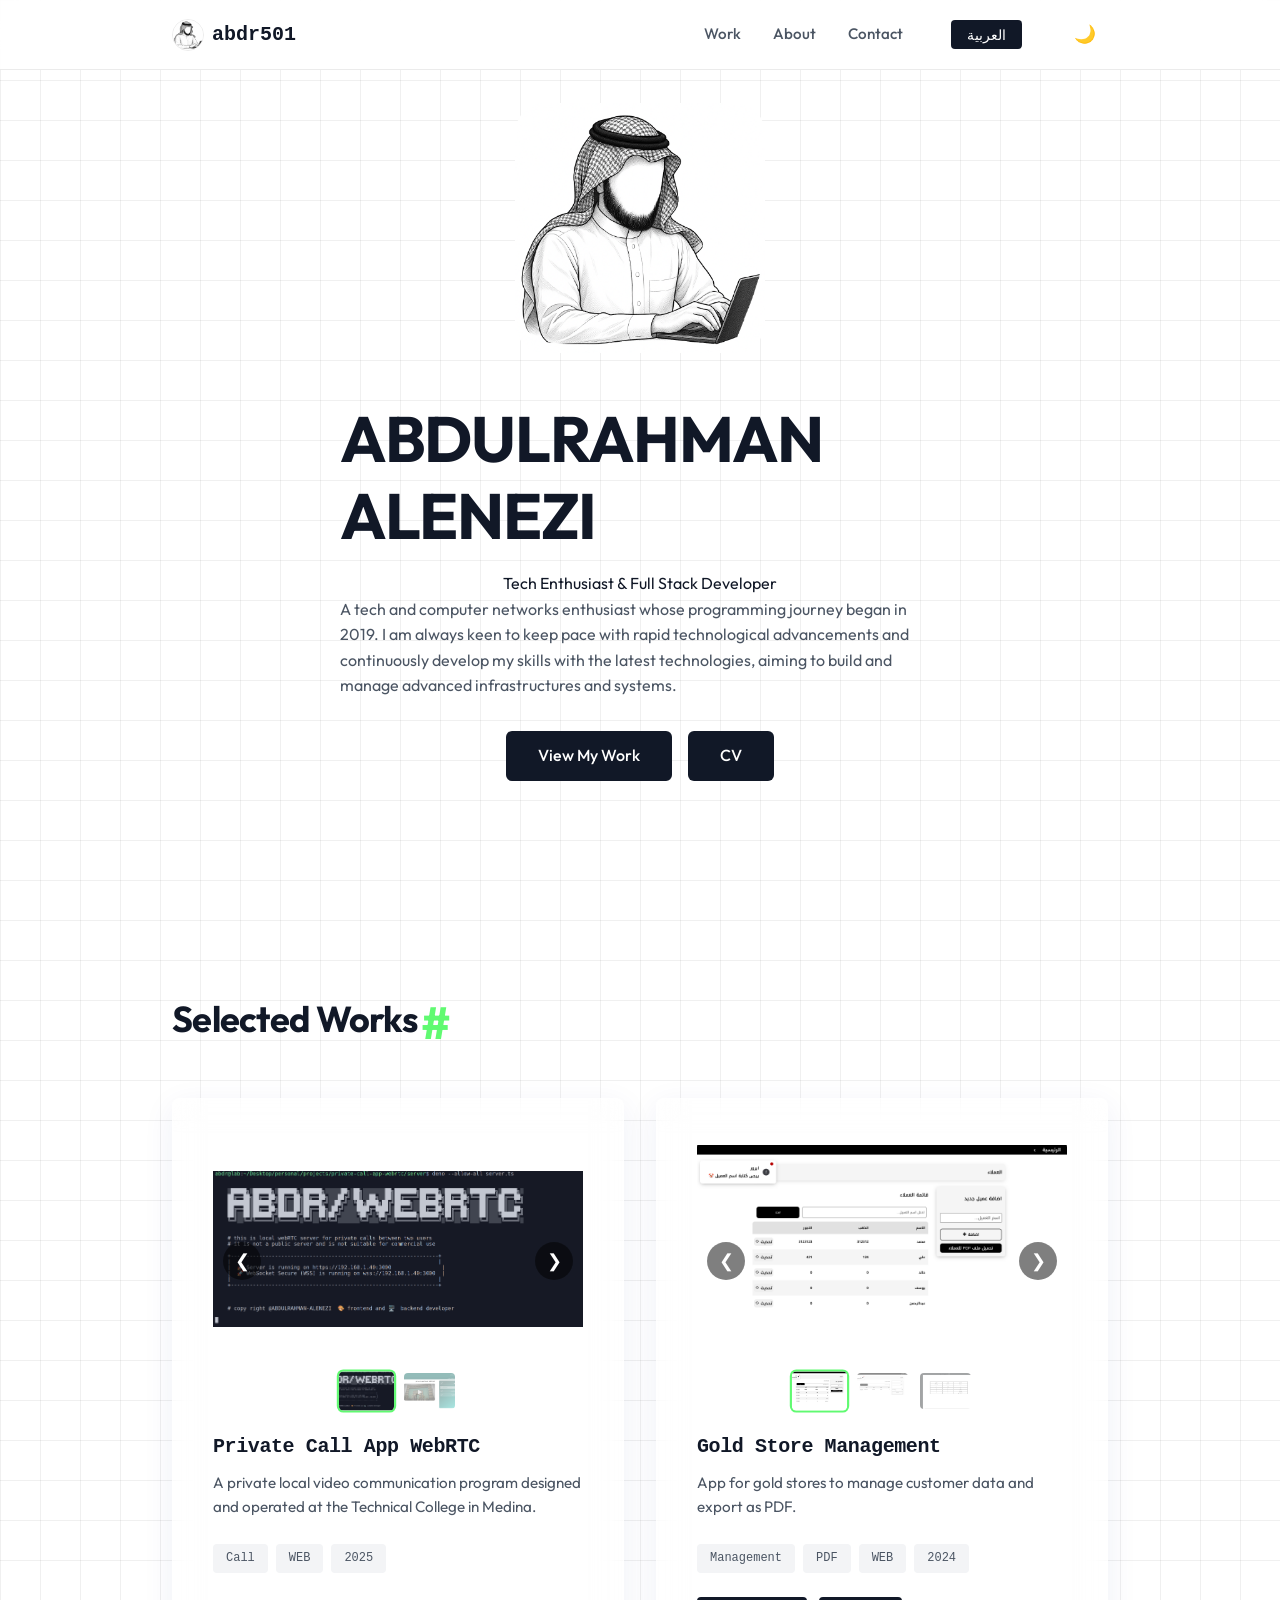
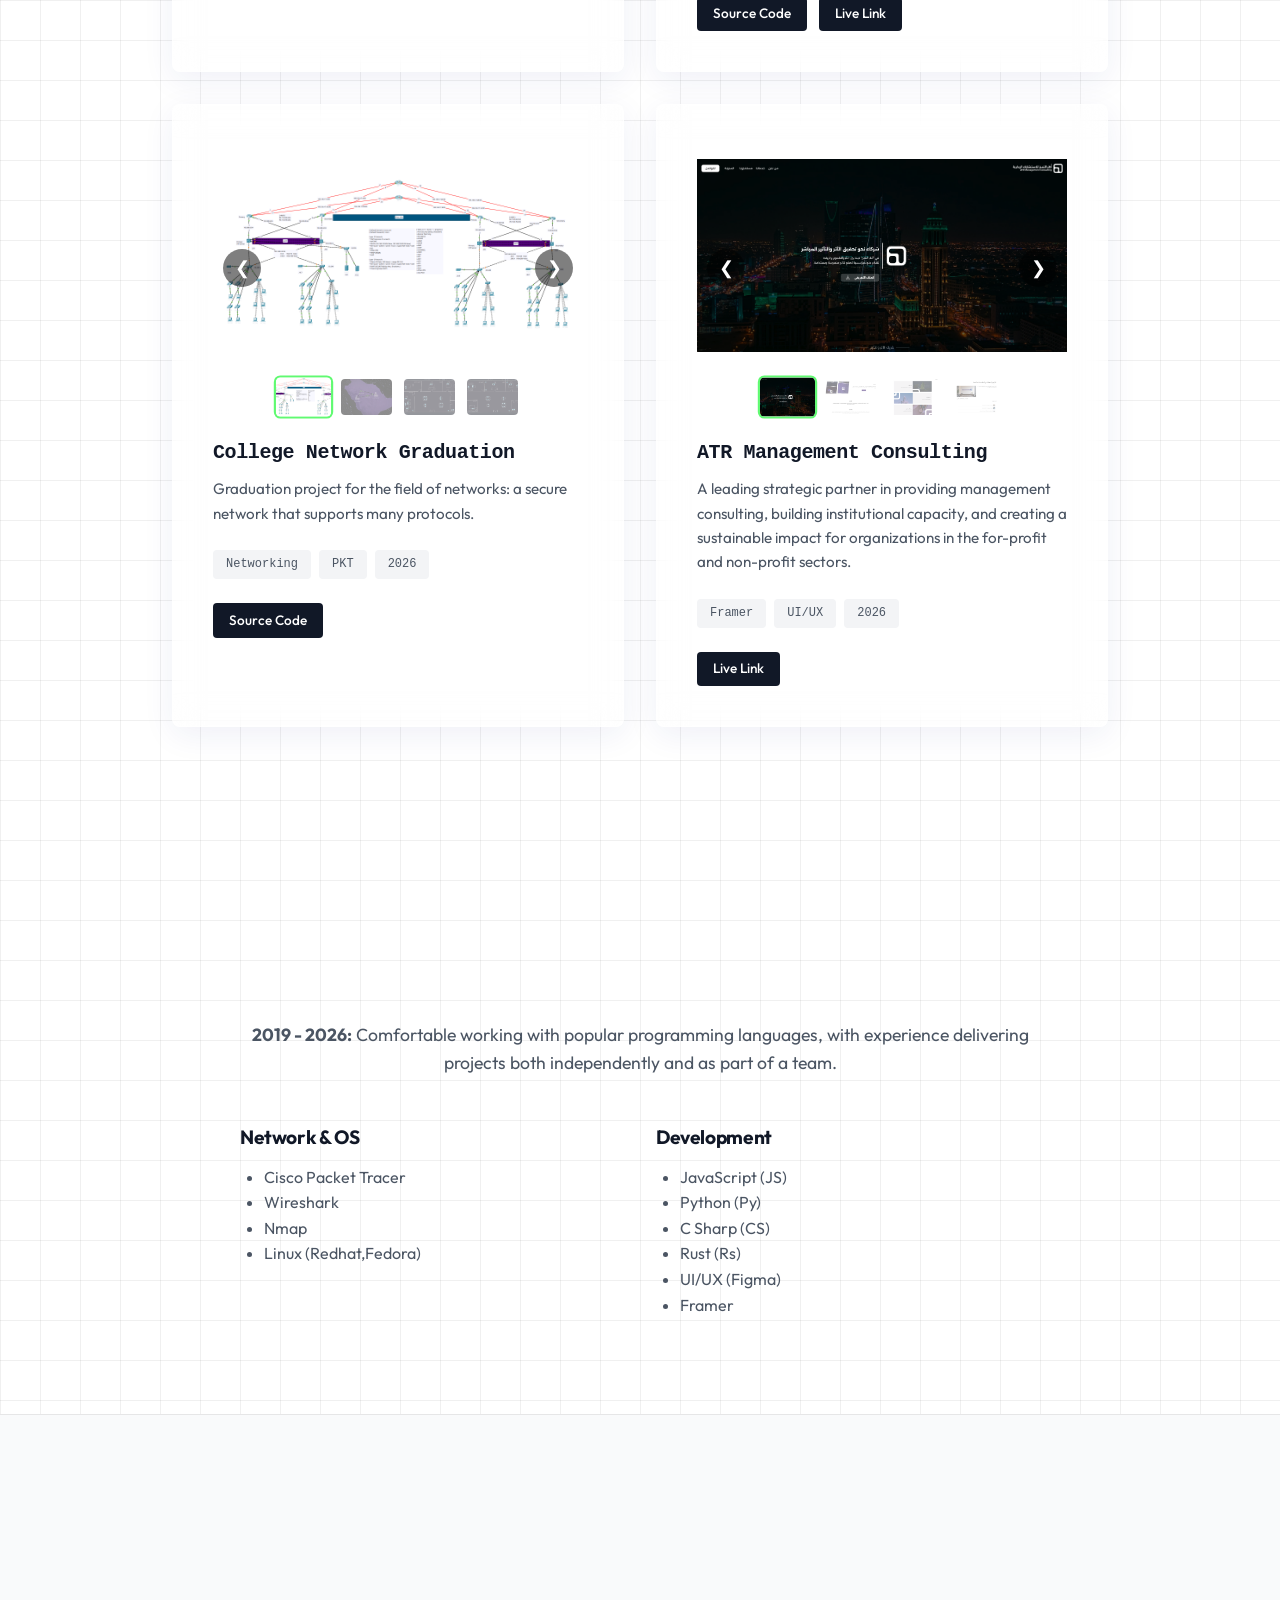
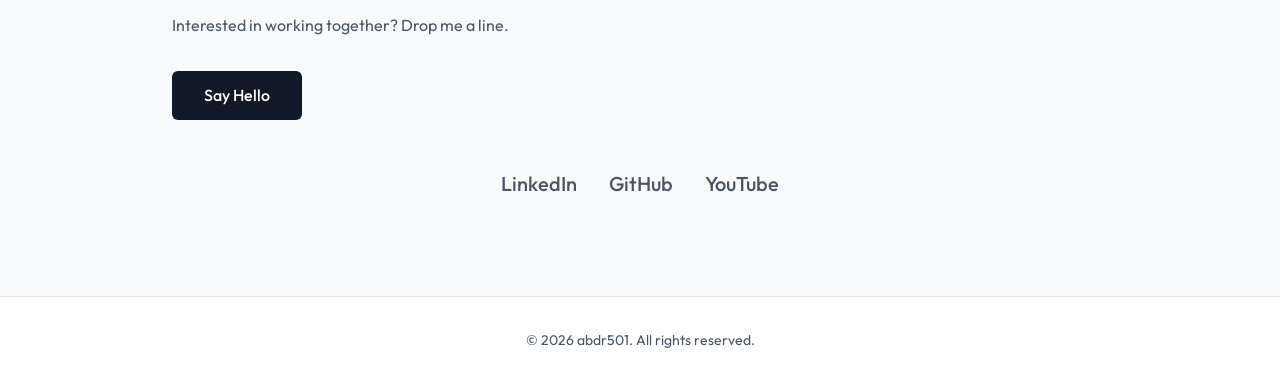
==== index.html @ ea2f1f1d "add cv file & btn and c# skill" ====
<!doctype html>
<html lang="en">
    <head>
        <meta charset="UTF-8" />
        <meta name="viewport" content="width=device-width, initial-scale=1.0" />
        <meta
            name="description"
            content="Portfolio of ABDULRAHMAN ALENEZI - Full Stack Developer and Creative Coder."
        />
        <title>ABDULRAHMAN ALENEZI | Full Stack Developer</title>
        <link rel="preconnect" href="https://fonts.googleapis.com" />
        <link rel="preconnect" href="https://fonts.gstatic.com" crossorigin />
        <link
            href="https://fonts.googleapis.com/css2?family=Outfit:wght@300;400;600;700&display=swap"
            rel="stylesheet"
        />
        <link rel="stylesheet" href="styles/style.css" />
        <script defer src="scripts/script.js"></script>
    </head>

    <body>
        <header>
            <div class="container">
                <nav>
                    <a href="#" class="logo">
                        <img
                            src="images/me.png"
                            alt="ABDULRAHMAN ALENEZI Logo"
                        />
                        abdr501
                    </a>
                    <button
                        id="menu-toggle"
                        class="menu-toggle"
                        aria-label="Toggle Menu"
                    >
                        <span></span>
                        <span></span>
                        <span></span>
                    </button>
                    <div class="nav-links">
                        <a href="#projects" data-i18n="nav.work">Work</a>
                        <a href="#about" data-i18n="nav.about">About</a>
                        <a href="#contact" data-i18n="nav.contact">Contact</a>
                        <button
                            id="lang-toggle"
                            class="btn btn-sm"
                            style="margin-left: 1rem"
                        >
                            العربية
                        </button>
                        <button
                            id="theme-toggle"
                            class="btn"
                            style="
                                padding: 0.5rem 0.75rem;
                                font-size: 1.1rem;
                                margin-left: 0.5rem;
                                background: transparent;
                                color: var(--text-primary);
                                box-shadow: none;
                            "
                        >
                            🌙
                        </button>
                    </div>
                </nav>
            </div>
        </header>

        <main>
            <section class="hero">
                <img
                    src="images/me.png"
                    alt="Abdulrahman Alenezi"
                    class="hero-image"
                />
                <div class="hero-content">
                    <h1 data-i18n="hero.title">ABDULRAHMAN ALENEZI</h1>
                    <p class="hero-subtitle" data-i18n="hero.subtitle">
                        Tech Enthusiast & Full Stack Developer
                    </p>
                    <p
                        style="
                            max-width: 600px;
                            margin: 0 auto 2rem auto;
                            color: var(--text-secondary);
                        "
                        data-i18n="hero.bio"
                    ></p>
                    <div
                        style="
                            display: flex;
                            gap: 1rem;
                            justify-content: center;
                        "
                    >
                        <a href="#projects" class="btn" data-i18n="hero.cta">
                            View My Work
                        </a>
                        <a
                            href="pdf/cv.pdf"
                            class="btn"
                            data-i18n="hero.cv"
                            target="_blank"
                        >
                            CV
                        </a>
                    </div>
                </div>
            </section>

            <section id="projects" class="projects">
                <div class="container">
                    <h2 data-i18n="projects.title">Selected Works</h2>
                    <div class="projects-grid">
                        <!-- Projects rendered dynamically by script.js -->
                    </div>
                </div>
            </section>

            <section id="about" class="about">
                <div class="container">
                    <h2 data-i18n="about.title">About Me</h2>
                    <div
                        style="
                            max-width: 800px;
                            margin: 0 auto;
                            color: var(--text-secondary);
                        "
                    >
                        <div style="text-align: center; margin-bottom: 3rem">
                            <p
                                style="font-size: 1.1rem; margin-bottom: 2rem"
                                data-i18n="about.timeline"
                            >
                                <strong>2019 - 2026:</strong> Flexible with
                                popular programming languages, controlling
                                projects alone and with teams.
                            </p>
                        </div>

                        <div
                            style="
                                display: grid;
                                grid-template-columns: repeat(
                                    auto-fit,
                                    minmax(200px, 1fr)
                                );
                                gap: 2rem;
                                text-align: inherit;
                            "
                        >
                            <div>
                                <h3
                                    style="
                                        font-size: 1.2rem;
                                        margin-bottom: 1rem;
                                        color: var(--text-primary);
                                    "
                                    data-i18n="about.skills.network"
                                >
                                    Network & OS
                                </h3>
                                <ul
                                    style="
                                        list-style: disc;
                                        padding-left: 1.5rem;
                                    "
                                >
                                    <li>
                                        <a
                                            target="_blank"
                                            href="https://www.netacad.com/cisco-packet-tracer"
                                            >Cisco Packet Tracer</a
                                        >
                                    </li>
                                    <li>
                                        <a
                                            target="_blank"
                                            href="https://www.wireshark.org"
                                            >Wireshark</a
                                        >
                                    </li>
                                    <li>
                                        <a
                                            target="_blank"
                                            href="https://nmap.org"
                                            >Nmap</a
                                        >
                                    </li>
                                    <li>
                                        <a
                                            target="_blank"
                                            href="https://www.redhat.com"
                                            >Linux (Redhat,Fedora)</a
                                        >
                                    </li>
                                </ul>
                            </div>
                            <div>
                                <h3
                                    style="
                                        font-size: 1.2rem;
                                        margin-bottom: 1rem;
                                        color: var(--text-primary);
                                    "
                                    data-i18n="about.skills.dev"
                                >
                                    Development
                                </h3>
                                <ul
                                    style="
                                        list-style: disc;
                                        padding-left: 1.5rem;
                                    "
                                >
                                    <li>
                                        <a
                                            target="_blank"
                                            href="https://developer.mozilla.org/en-US/docs/Web/JavaScript"
                                            >JavaScript (JS)</a
                                        >
                                    </li>
                                    <li>
                                        <a
                                            target="_blank"
                                            href="https://www.python.org"
                                            >Python (Py)</a
                                        >
                                    </li>
                                    <li>
                                        <a
                                            target="_blank"
                                            href="https://learn.microsoft.com/en-us/dotnet/csharp/"
                                            >C Sharp (CS)</a
                                        >
                                    </li>
                                    <li>
                                        <a
                                            target="_blank"
                                            href="https://rust-lang.org"
                                            >Rust (Rs)</a
                                        >
                                    </li>
                                    <li>
                                        <a
                                            target="_blank"
                                            href="https://www.figma.com"
                                            >UI/UX (Figma)</a
                                        >
                                    </li>
                                    <li>
                                        <a
                                            target="_blank"
                                            href="https://www.framer.com"
                                            >Framer</a
                                        >
                                    </li>
                                </ul>
                            </div>
                        </div>
                    </div>
                </div>
            </section>

            <section id="contact" class="contact">
                <div class="container">
                    <h2 data-i18n="contact.title">Let's Connect</h2>
                    <p
                        style="
                            color: var(--text-secondary);
                            margin-bottom: 2rem;
                        "
                        data-i18n="contact.subtitle"
                    >
                        Interested in working together? Drop me a line.
                    </p>
                    <a
                        href="#"
                        id="contact-email-btn"
                        class="btn"
                        data-i18n="contact.cta"
                        >Say Hello</a
                    >

                    <div class="social-links">
                        <!-- Social links rendered dynamically by script.js -->
                    </div>
                </div>
            </section>
        </main>

        <footer>
            <div class="container">
                <p data-i18n="footer.copyright">
                    © 2026 abdr501. All rights reserved.
                </p>
            </div>
        </footer>
    </body>
</html>
---- styles/style.css ----
:root {
    --bg-color: #ffffff;
    --text-primary: #111827;
    --text-secondary: #4b5563;
    --accent-primary: #60fa71;
    --accent-secondary: #0f172a;
    --glass-bg: rgba(255, 255, 255, 0.7);
    --glass-border: rgba(0, 0, 0, 0.08);
    --card-radius: 8px;
    --font-main: 'Outfit', -apple-system, BlinkMacSystemFont, "Segoe UI", Roboto, sans-serif;
    --font-mono: 'SF Mono', 'Fira Code', Consolas, monospace;
    --font-arabic: 'IBM Plex Sans Arabic', 'Cairo', sans-serif;
    --transition-speed: 0.2s;
    --shadow-sm: 0 1px 2px 0 rgba(0, 0, 0, 0.05);
    --shadow-md: 0 4px 6px -1px rgba(0, 0, 0, 0.1), 0 2px 4px -1px rgba(0, 0, 0, 0.06);
    --grid-opacity: 0.06;
    --grid-size: 40px;
}

[data-theme="dark"] {
    --bg-color: #0a0a0a;
    --text-primary: #f3f4f6;
    --text-secondary: #9ca3af;
    --accent-primary: #60fa71;
    /* Lighter blue for dark mode */
    --accent-secondary: #f8fafc;
    --glass-bg: rgba(20, 20, 20, 0.7);
    --glass-border: rgba(255, 255, 255, 0.1);
    --shadow-sm: 0 1px 2px 0 rgba(255, 255, 255, 0.05);
    --shadow-md: 0 4px 6px -1px rgba(0, 0, 0, 0.3), 0 2px 4px -1px rgba(0, 0, 0, 0.1);
    --grid-opacity: 0.05;
    --grid-size: 40px;
}

* {
    box-sizing: border-box;
    margin: 0;
    padding: 0;
}

body {
    background-color: var(--bg-color);
    background-image:
        linear-gradient(to right, rgba(0, 0, 0, var(--grid-opacity)) 1px, transparent 1px),
        linear-gradient(to bottom, rgba(0, 0, 0, var(--grid-opacity)) 1px, transparent 1px);
    background-size: var(--grid-size) var(--grid-size);
    color: var(--text-primary);
    font-family: var(--font-main);
    line-height: 1.6;
    overflow-x: hidden;
    -webkit-font-smoothing: antialiased;
}

[lang="ar"] body {
    direction: rtl;
    font-family: var(--font-arabic);
}

[data-theme="dark"] body {
    background-image:
        linear-gradient(to right, rgba(255, 255, 255, var(--grid-opacity)) 1px, transparent 1px),
        linear-gradient(to bottom, rgba(255, 255, 255, var(--grid-opacity)) 1px, transparent 1px);
}

a {
    text-decoration: none;
    color: inherit;
    transition: color var(--transition-speed) ease;
}

ul {
    list-style: none;
}

/* Typography */
h1,
h2,
h3 {
    font-weight: 700;
    line-height: 1.2;
    letter-spacing: -0.02em;
}

h1 {
    font-size: 4rem;
    color: var(--text-primary);
    margin-bottom: 1rem;
}

h2 {
    font-size: 2.25rem;
    margin-bottom: 3rem;
    text-align: start;
    /* Updated to natural start alignment */
    display: block;
    margin-left: 0;
    margin-right: 0;
}


h2::after {
    content: '#';
    color: var(--accent-primary);
    margin-left: 0.25rem;
    font-size: 1.25em;
    /* Slightly larger */
    vertical-align: middle;
    /* Removed underline styles */
    position: static;
    width: auto;
    height: auto;
    background: none;
    opacity: 1;
}

[lang="ar"] h2::after {
    margin-right: 0.25rem;
    margin-left: 0;
}

/* Layout */
.container {
    max-width: 1000px;
    margin: 0 auto;
    padding: 0 2rem;
}

section {
    padding: 6rem 0;
}

/* Header */
header {
    position: fixed;
    top: 0;
    left: 0;
    width: 100%;
    z-index: 1000;
    padding: 1rem 0;
    background: rgba(255, 255, 255, 0.9);
    backdrop-filter: blur(12px);
    border-bottom: 1px solid var(--glass-border);
}

[data-theme="dark"] header {
    background: rgba(10, 10, 10, 0.9);
}

nav {
    display: flex;
    justify-content: space-between;
    align-items: center;
}

.logo {
    font-size: 1.25rem;
    font-weight: 700;
    color: var(--text-primary);
    font-family: var(--font-mono);
    display: flex;
    align-items: center;
    gap: 0.5rem;
}

.logo img {
    width: 32px;
    height: 32px;
    border-radius: 50%;
    border: 1px solid var(--glass-border);
}

.nav-links {
    display: flex;
    gap: 2rem;
    align-items: center;
}

/* Mobile Menu Toggle */
.menu-toggle {
    display: none;
    flex-direction: column;
    gap: 6px;
    background: transparent;
    border: none;
    cursor: pointer;
    padding: 0.5rem;
    z-index: 1001;
}

.menu-toggle span {
    display: block;
    width: 24px;
    height: 2px;
    background-color: var(--text-primary);
    transition: all 0.3s ease;
}

.menu-toggle.active span:nth-child(1) {
    transform: translateY(8px) rotate(45deg);
}

.menu-toggle.active span:nth-child(2) {
    opacity: 0;
}

.menu-toggle.active span:nth-child(3) {
    transform: translateY(-8px) rotate(-45deg);
}

.nav-links a {
    font-size: 0.95rem;
    font-weight: 500;
    color: var(--text-secondary);
    display: flex;
    align-items: center;
    /* Ensure contents are centered */
    height: 100%;
}

.nav-links a:hover {
    color: var(--accent-primary);
}

/* Hero Section */
/* Hero Section */
.hero {
    min-height: 100vh;
    display: flex;
    flex-direction: column;
    align-items: center;
    justify-content: center;
    gap: 3rem;
    padding-top: 80px;
    text-align: center;
}

[lang="ar"] .hero {
    flex-direction: column;
    /* Keep column layout for RTL */
}

.hero-image {
    width: 250px;
    height: 250px;
    border-radius: 30px;
    /* Reduced radius */
    overflow: hidden;
    /* border removed */
    box-shadow: 0 0 30px rgba(var(--accent-rgb), 0.2);
    order: -1;
    /* Ensure image is on top */
}

.hero-image img {
    width: 100%;
    height: 100%;
    object-fit: cover;
}

.hero-content {
    max-width: 800px;
    display: flex;
    flex-direction: column;
    align-items: center;
}


[data-theme="dark"] .hero-image {
    border-color: #333;
}

.hero-content {
    max-width: 600px;
    text-align: left;
    order: 1;
    /* Content on left (visually start) */
}

[lang="ar"] .hero-content {
    text-align: right;
}

/* Buttons */
.btn {
    display: inline-block;
    padding: 0.75rem 2rem;
    background-color: var(--text-primary);
    color: white;
    border-radius: 6px;
    font-weight: 500;
    font-size: 1rem;
    transition: all var(--transition-speed) ease;
    border: none;
    cursor: pointer;
}

.btn:hover {
    background-color: var(--accent-primary);
    transform: translateY(-1px);
    box-shadow: var(--shadow-md);
}

[data-theme="dark"] .btn {
    background-color: var(--accent-primary);
    color: var(--bg-color);
}

[data-theme="dark"] .btn:hover {
    background-color: #3bfa81;
}

.btn-sm {
    padding: 0.4rem 1rem;
    font-size: 0.85rem;
    border-radius: 4px;
}

.project-links {
    display: flex;
    gap: 0.75rem;
    margin-top: 1.5rem;
}

/* Projects Grid */
.projects-grid {
    display: grid;
    grid-template-columns: repeat(auto-fit, minmax(320px, 1fr));
    gap: 2rem;
}

.project-card {
    background: rgba(255, 255, 255, 0.4);
    backdrop-filter: blur(14px);
    -webkit-backdrop-filter: blur(14px);
    border: 1px solid rgba(255, 255, 255, 0.5);
    border-radius: var(--card-radius);
    padding: 2.5rem;
    transition: all 0.5s cubic-bezier(0.23, 1, 0.32, 1);
    box-shadow: 0 8px 32px 0 rgba(31, 38, 135, 0.07);
    position: relative;
    overflow: hidden;
}

.project-card::before {
    content: '';
    position: absolute;
    top: 0;
    left: -100%;
    width: 100%;
    height: 100%;
    background: linear-gradient(90deg,
            transparent,
            rgba(255, 255, 255, 0.2),
            transparent);
    transition: 0.5s;
}

.project-card:hover::before {
    left: 100%;
}

.project-card:hover {
    transform: translateY(-12px) scale(1.03);
    box-shadow: 0 20px 40px rgba(0, 0, 0, 0.12);
    border-color: var(--accent-primary);
    background: rgba(255, 255, 255, 0.6);
}

[data-theme="dark"] .project-card {
    background: rgba(30, 30, 30, 0.3);
    border-color: rgba(255, 255, 255, 0.05);
    box-shadow: 0 8px 32px 0 rgba(0, 0, 0, 0.3);
}

[data-theme="dark"] .project-card::before {
    background: linear-gradient(90deg,
            transparent,
            rgba(255, 255, 255, 0.05),
            transparent);
}

[data-theme="dark"] .project-card:hover {
    border-color: var(--accent-primary);
    background: rgba(40, 40, 40, 0.5);
    box-shadow: 0 20px 40px rgba(0, 0, 0, 0.4);
}

.project-title {
    font-size: 1.25rem;
    margin-bottom: 0.75rem;
    font-family: var(--font-mono);
    color: var(--text-primary);
}

.project-desc {
    color: var(--text-secondary);
    margin-bottom: 1.5rem;
    font-size: 0.95rem;
}

.tags {
    display: flex;
    gap: 0.5rem;
    flex-wrap: wrap;
}

.tag {
    background: #f3f4f6;
    padding: 0.25rem 0.75rem;
    border-radius: 4px;
    font-size: 0.75rem;
    font-family: var(--font-mono);
    color: var(--text-secondary);
    border: 1px solid transparent;
}

[data-theme="dark"] .tag {
    background: #1f2937;
    color: #d1d5db;
}

[data-theme="dark"] .project-card:hover .tag {
    background: #374151;
    border-color: #4b5563;
}

.project-card:hover .tag {
    border-color: #e5e7eb;
    background: #fff;
}

/* Contact */
.contact {
    background: #f9fafb;
    border-top: 1px solid var(--glass-border);
    border-bottom: 1px solid var(--glass-border);
}

[data-theme="dark"] .contact {
    background: #0f0f0f;
    border-top: 1px solid var(--glass-border);
    border-bottom: 1px solid var(--glass-border);
}

.social-links {
    display: flex;
    justify-content: center;
    gap: 2rem;
    margin-top: 3rem;
    flex-wrap: wrap;
    /* Allow wrapping on small screens */
}

.social-link {
    font-size: 1.25rem;
    color: var(--text-secondary);
    font-weight: 500;
}

.social-link:hover {
    color: var(--accent-primary);
}

/* Footer */
footer {
    text-align: center;
    padding: 2rem 0;
    color: var(--text-secondary);
    font-size: 0.875rem;
    background: #ffffff;
}

[data-theme="dark"] footer {
    background: #0a0a0a;
}

/* Animations */
.fade-in {
    opacity: 0;
    transform: translateY(20px);
    transition: opacity 0.6s ease-out, transform 0.6s ease-out;
}

.visible {
    opacity: 1;
    transform: translateY(0);
}

/* Responsive */
@media (max-width: 768px) {
    .container {
        padding: 0 1.5rem;
    }

    h1 {
        font-size: 2.5rem;
    }

    h2 {
        font-size: 1.75rem;
        text-align: center;
    }

    [lang="ar"] h2 {
        text-align: center;
    }

    [lang="ar"] .hero {
        flex-direction: column;
        /* Mirror layout for RTL */
    }


    .menu-toggle {
        display: flex;
    }

    .nav-links {
        position: fixed;
        top: 0;
        left: 0;
        width: 100%;
        height: 100vh;
        background: rgba(255, 255, 255, 0.95);
        flex-direction: column;
        justify-content: center;
        align-items: center;
        gap: 3rem;
        padding: 2rem;
        transition: all 0.5s cubic-bezier(0.68, -0.55, 0.265, 1.55);
        z-index: 1000;
        backdrop-filter: blur(20px);
        -webkit-backdrop-filter: blur(20px);
        transform: translateY(-100%);
        opacity: 0;
        visibility: hidden;
    }

    [data-theme="dark"] .nav-links {
        background: rgba(10, 10, 10, 0.95);
    }

    [lang="ar"] .nav-links {
        right: auto;
        left: 0;
        transform: translateY(-100%);
    }

    .nav-links.active {
        transform: translateY(0);
        opacity: 1;
        visibility: visible;
    }

    [lang="ar"] .nav-links.active {
        transform: translateY(0);
    }

    .nav-links a {
        font-size: 2rem;
        font-weight: 700;
        width: auto;
        justify-content: center;
        opacity: 0;
        transform: translateY(20px);
        transition: 0.4s ease forwards;
        color: var(--text-primary);
    }

    .nav-links.active a {
        opacity: 1;
        transform: translateY(0);
    }

    /* Staggered animation for links */
    .nav-links.active a:nth-child(1) {
        transition-delay: 0.1s;
    }

    .nav-links.active a:nth-child(2) {
        transition-delay: 0.2s;
    }

    .nav-links.active a:nth-child(3) {
        transition-delay: 0.3s;
    }

    .nav-links.active button {
        transition-delay: 0.4s;
        opacity: 1;
        transform: translateY(0);
    }

    /* Hero styles are now global, but we can adjust sizing for mobile if needed */
    .hero {
        min-height: 80vh;
        padding: 6rem 1rem 2rem;
    }

    .hero h1 {
        font-size: 2.5rem;
    }

    .hero-image {
        width: 200px;
        height: 200px;
    }

    [lang="ar"] .hero-content {
        text-align: center;
    }
}



.project-slider,
.slider-thumbnails {
    direction: ltr;
}

.project-slider {
    position: relative;
    margin-bottom: 1.5rem;
}

.slider-wrapper {
    overflow: hidden;
    border-radius: 8px;
}

.slider-image {
    width: 100%;
    height: 220px;
    object-fit: contain;
    display: block;

    transition:
        opacity 0.35s ease,
        transform 0.35s ease;

    opacity: 1;
    transform: scale(1);
}

.slider-image.changing {
    opacity: .3;
    transform: scale(0.97);
}

.slider-btn {
    position: absolute;
    top: 45%;
    transform: translateY(-50%);

    width: 38px;
    height: 38px;

    border: none;
    border-radius: 50%;

    cursor: pointer;

    background: rgba(0,0,0,.5);
    color: white;

    font-size: 18px;
    z-index: 10;
}

.slider-btn:hover{
    background: rgba(0,0,0,.8);
}

.slider-btn.prev{
    left:10px;
}

.slider-btn.next{
    right:10px;
}

.slider-thumbnails{
    margin-top:12px;
    display:flex;
    gap:8px;
    justify-content:center;
    flex-wrap:wrap;
}

.slider-thumb{
    width:55px;
    height:40px;

    object-fit:cover;

    border-radius:6px;

    cursor:pointer;

    opacity:.45;

    transition:all .25s ease;

    border:2px solid transparent;
}

.slider-thumb:hover{
    opacity:.8;
}

.slider-thumb.active{
    opacity:1;
    transform:scale(1.08);
    border-color:var(--accent-primary);
}
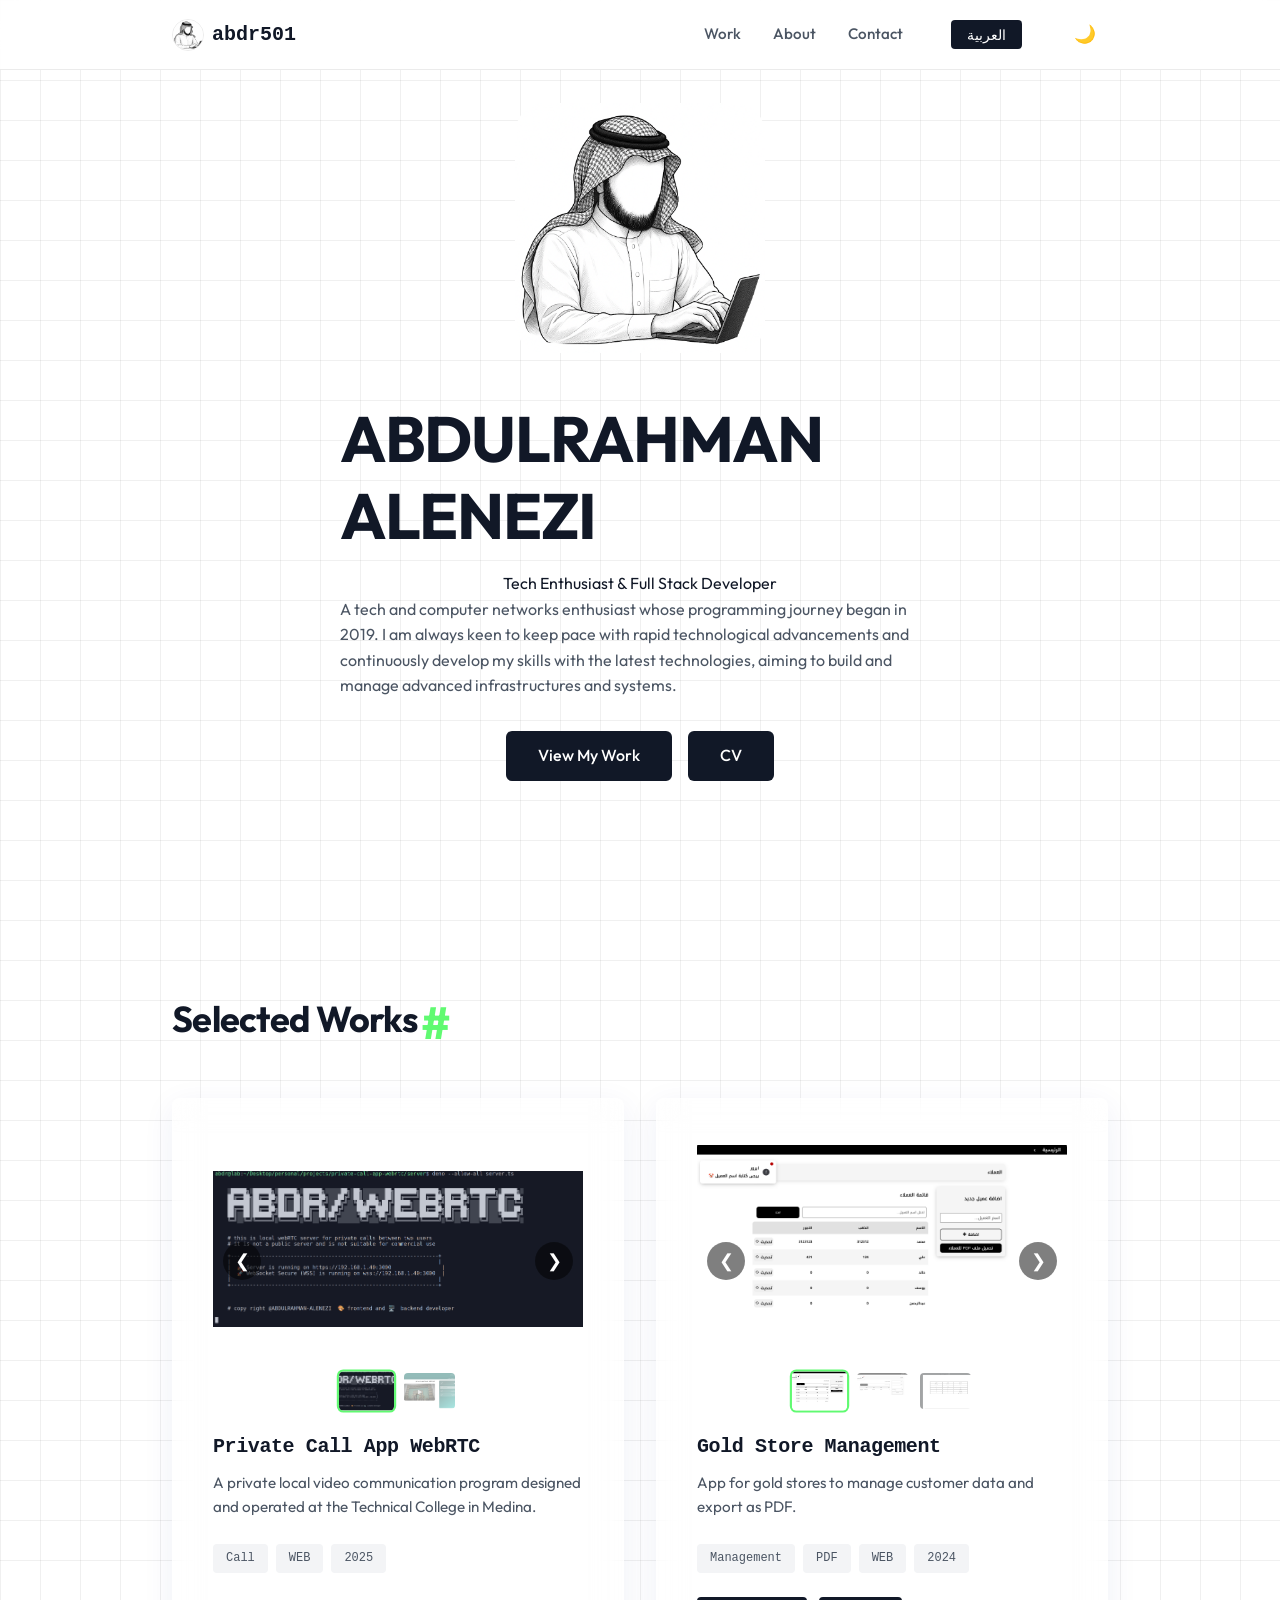
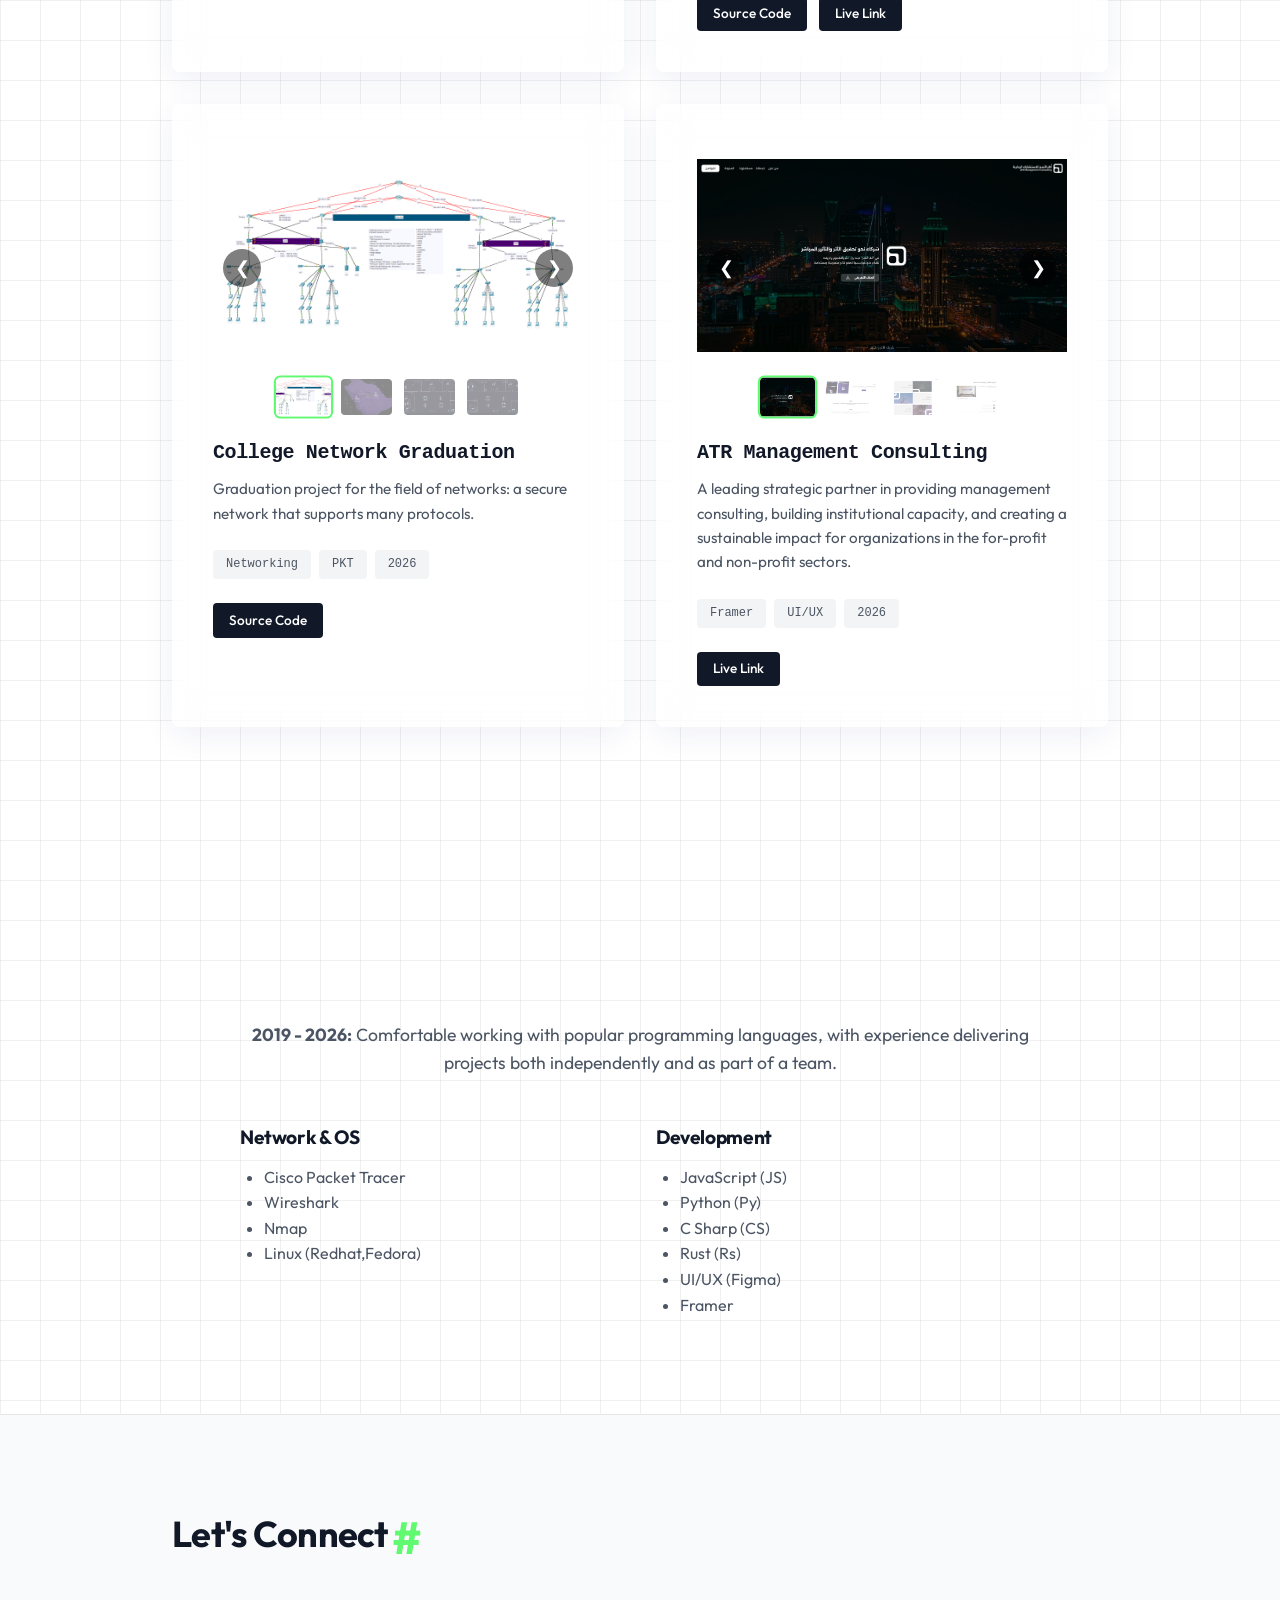
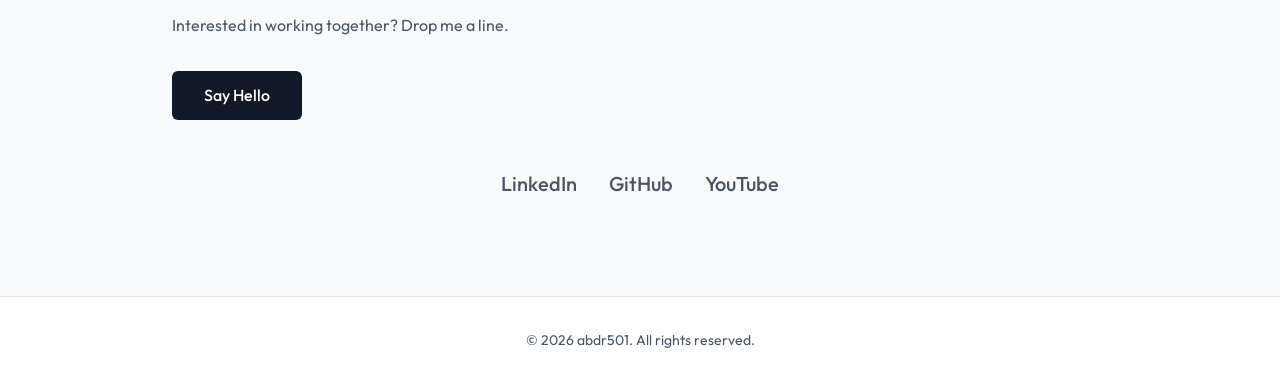
==== commit de971830: "update pdfs and pdf dir change with translate" ====
--- a/index.html
+++ b/index.html
@@ -99,7 +99,8 @@
                             View My Work
                         </a>
                         <a
-                            href="pdf/cv.pdf"
+                            id="cv-btn"
+                            href="#"
                             class="btn"
                             data-i18n="hero.cv"
                             target="_blank"
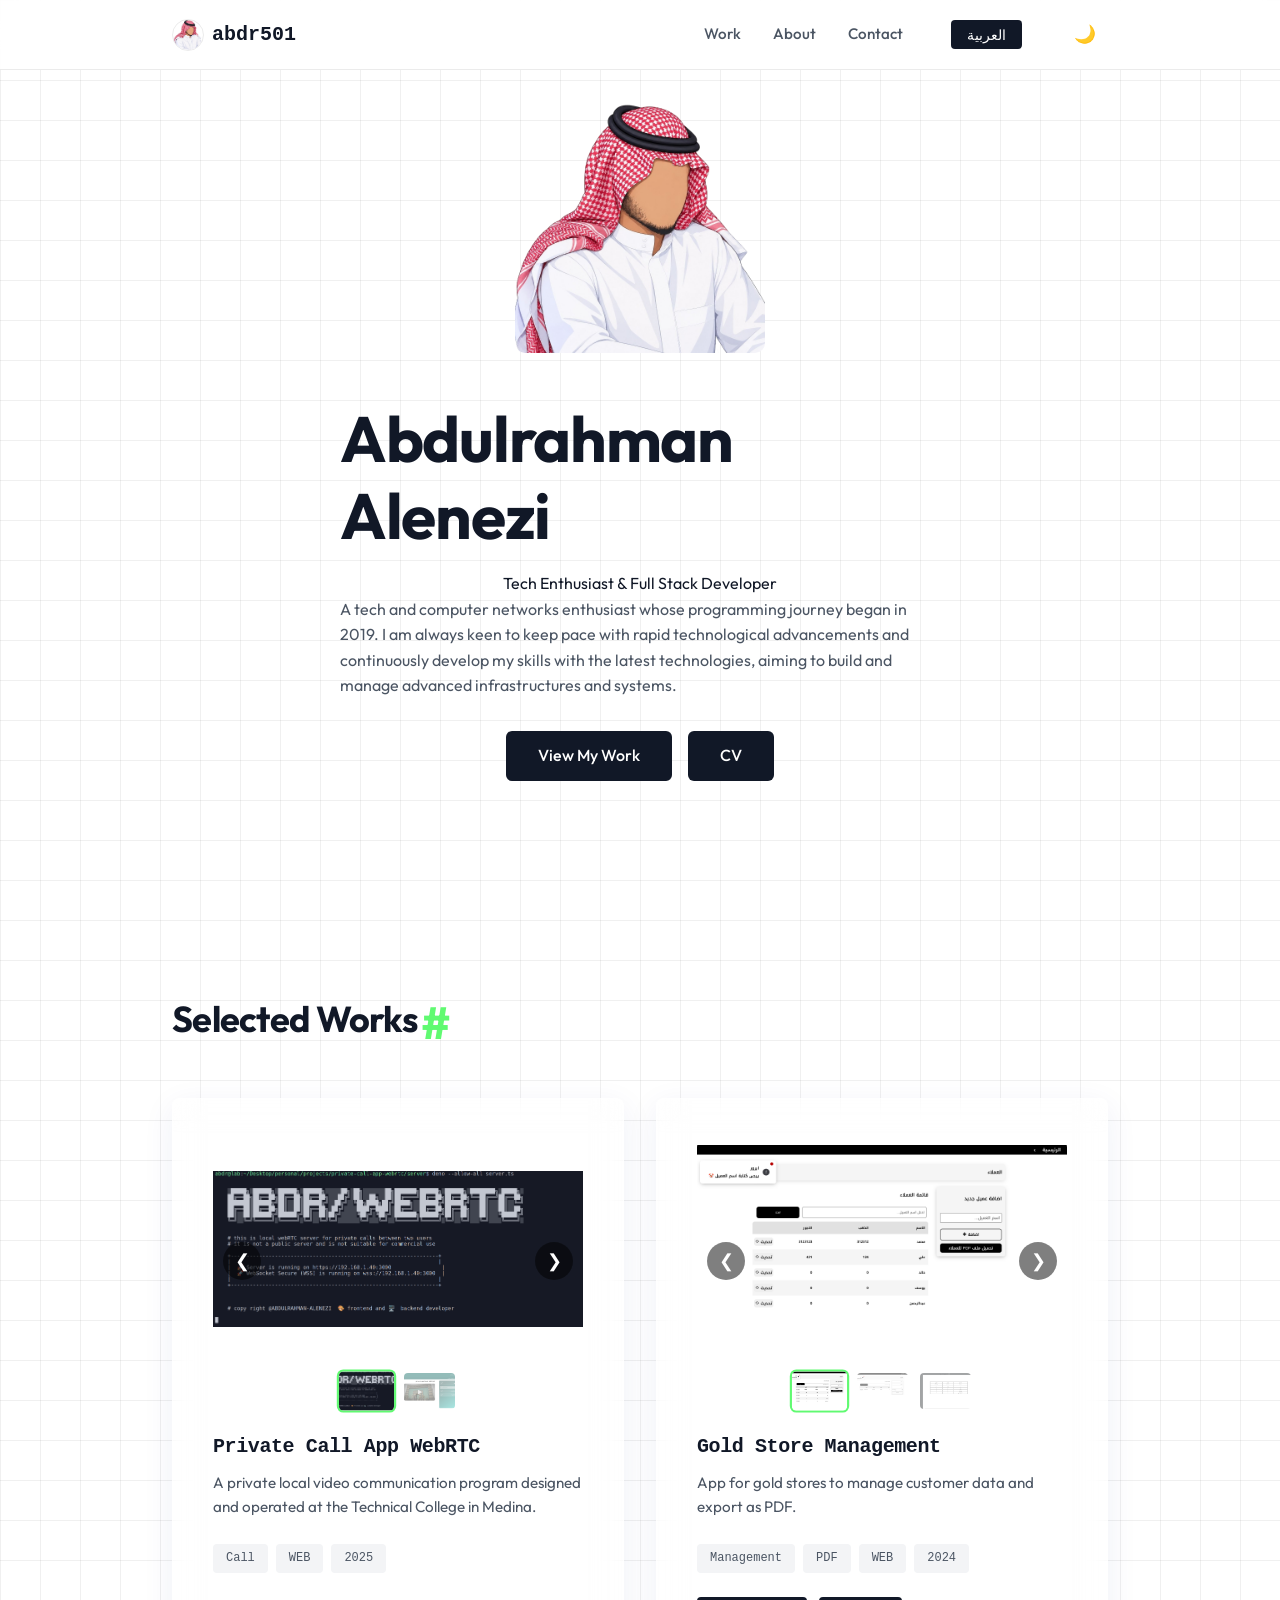
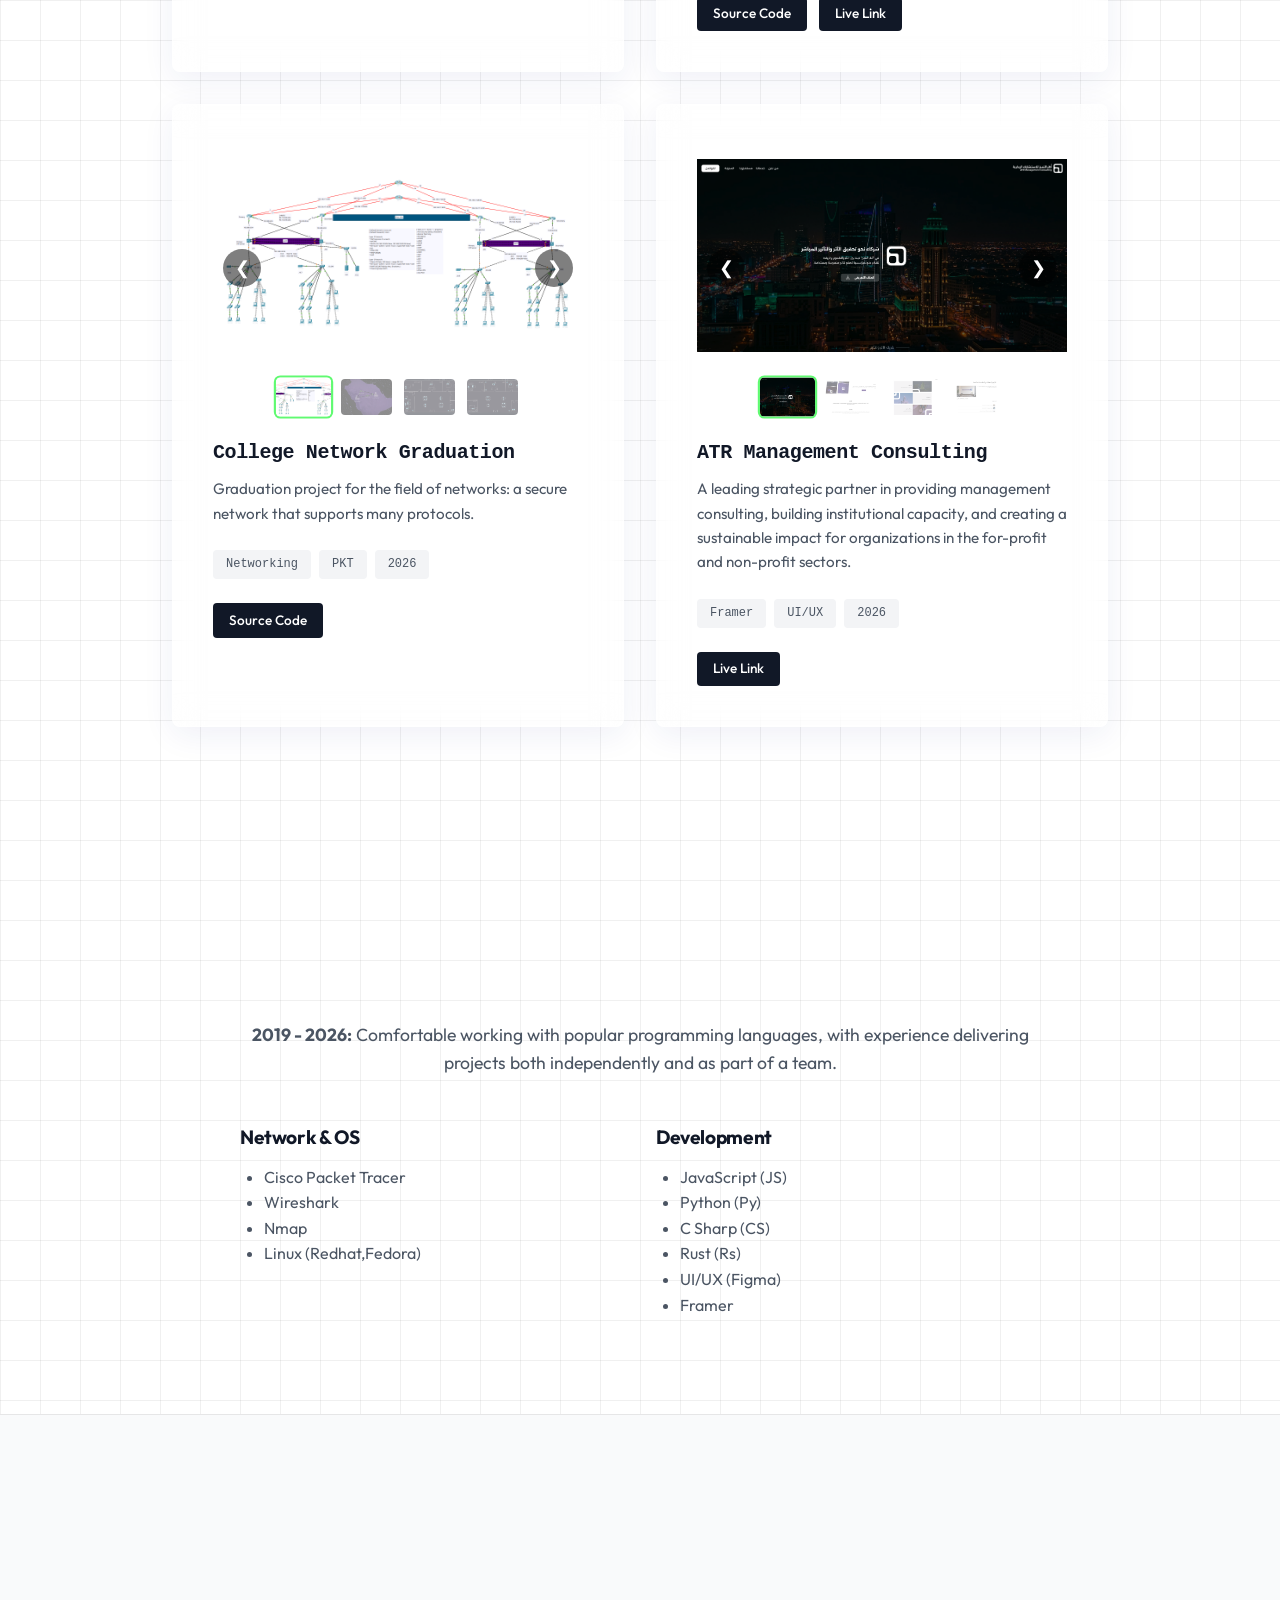
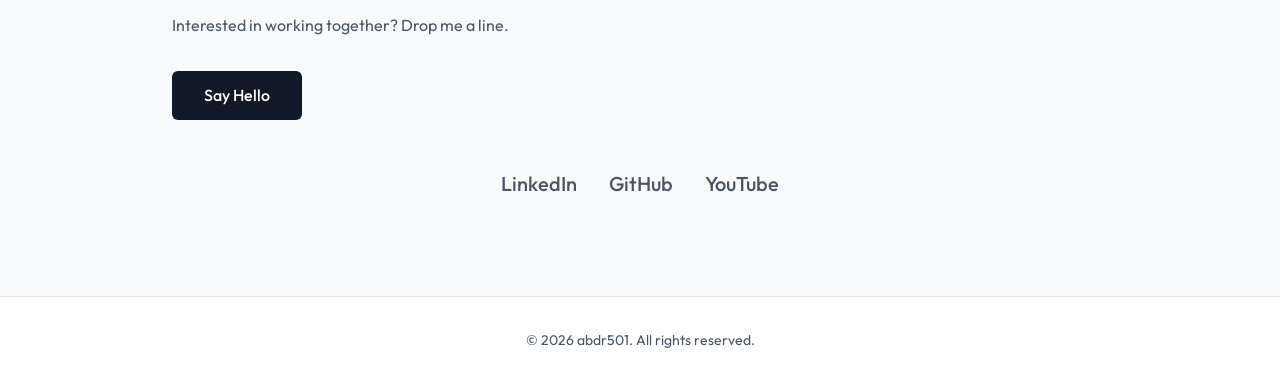
==== commit e2180cca: "update name case" ====
--- a/index.html
+++ b/index.html
@@ -7,7 +7,7 @@
             name="description"
             content="Portfolio of ABDULRAHMAN ALENEZI - Full Stack Developer and Creative Coder."
         />
-        <title>ABDULRAHMAN ALENEZI | Full Stack Developer</title>
+        <title>Abdulrahman Alenezi | Full Stack Developer</title>
         <link rel="preconnect" href="https://fonts.googleapis.com" />
         <link rel="preconnect" href="https://fonts.gstatic.com" crossorigin />
         <link
@@ -25,7 +25,7 @@
                     <a href="#" class="logo">
                         <img
                             src="images/me.png"
-                            alt="ABDULRAHMAN ALENEZI Logo"
+                            alt="Abdulrahman Alenezi Logo"
                         />
                         abdr501
                     </a>
@@ -76,7 +76,7 @@
                     class="hero-image"
                 />
                 <div class="hero-content">
-                    <h1 data-i18n="hero.title">ABDULRAHMAN ALENEZI</h1>
+                    <h1 data-i18n="hero.title">Abdulrahman Alenezi</h1>
                     <p class="hero-subtitle" data-i18n="hero.subtitle">
                         Tech Enthusiast & Full Stack Developer
                     </p>
--- a/styles/style.css
+++ b/styles/style.css
@@ -242,7 +242,7 @@
 .hero-image {
     width: 250px;
     height: 250px;
-    border-radius: 30px;
+    border-radius: 10px;
     /* Reduced radius */
     overflow: hidden;
     /* border removed */
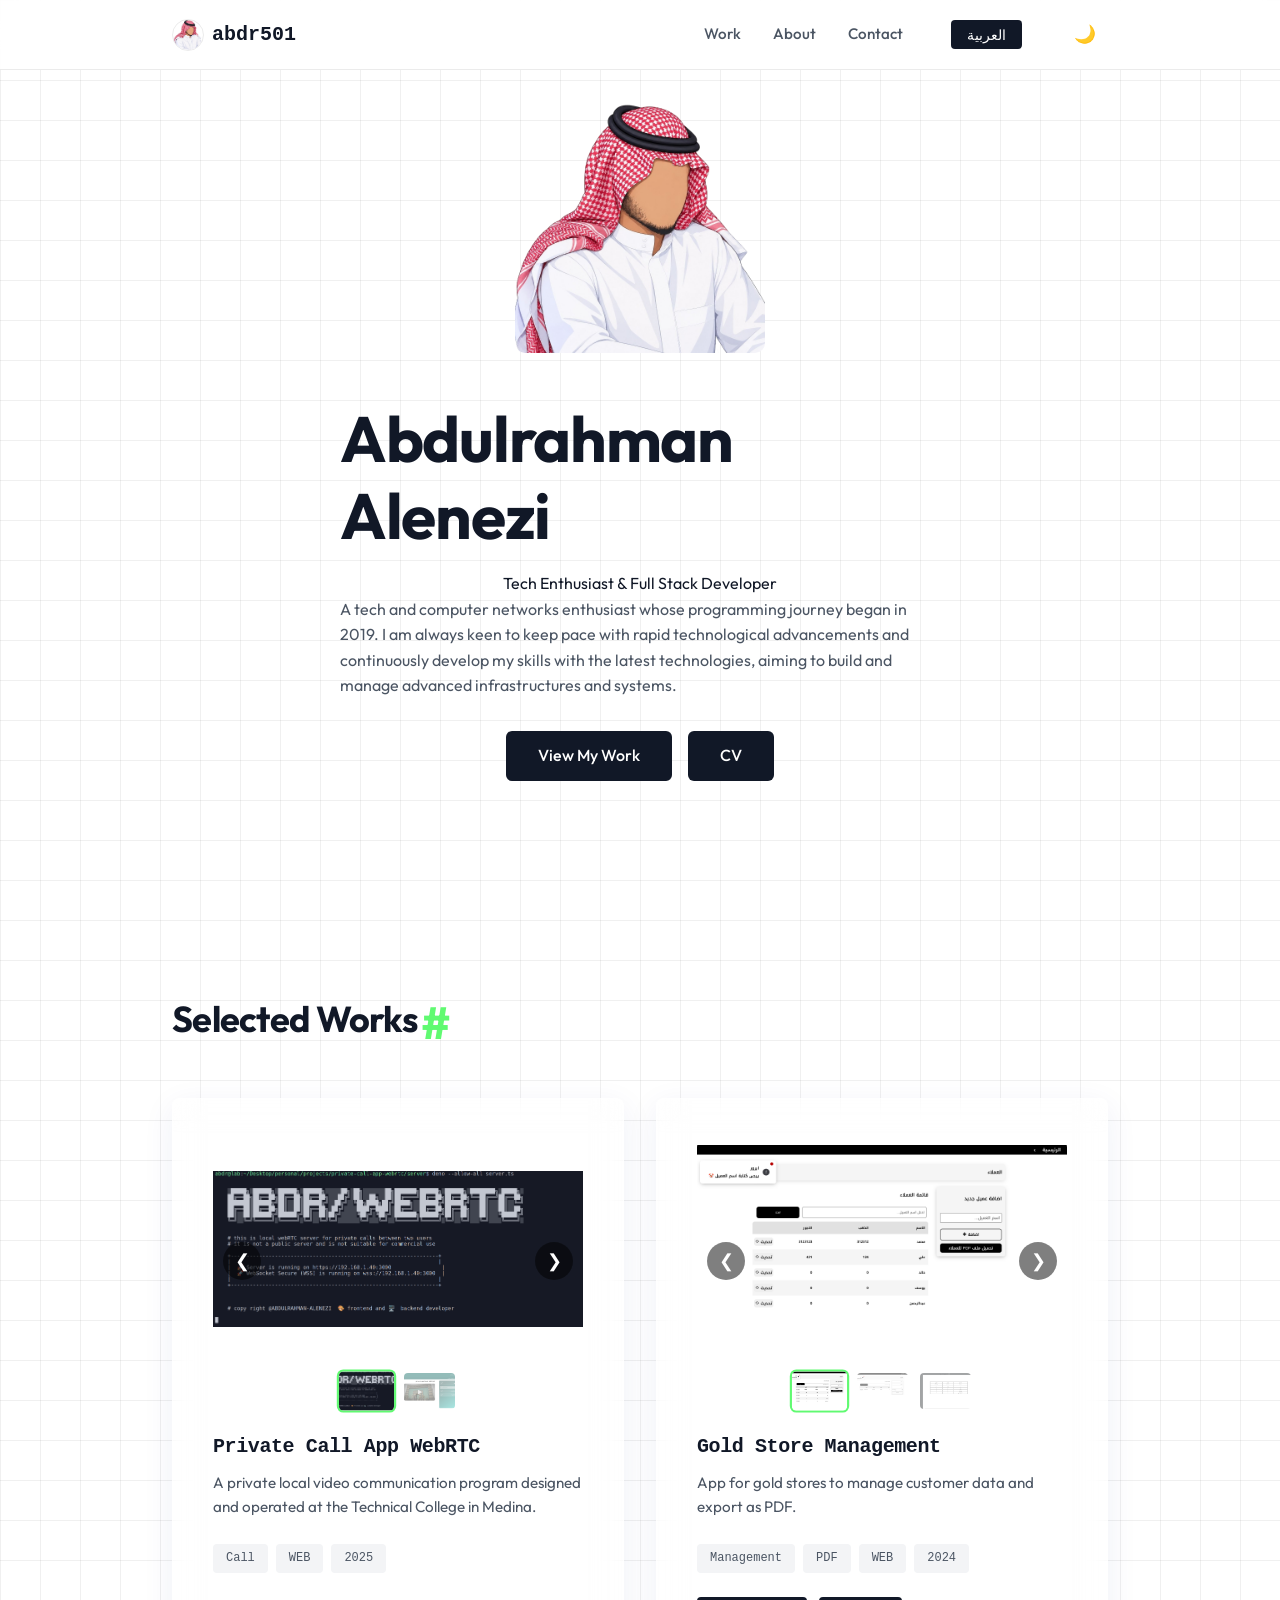
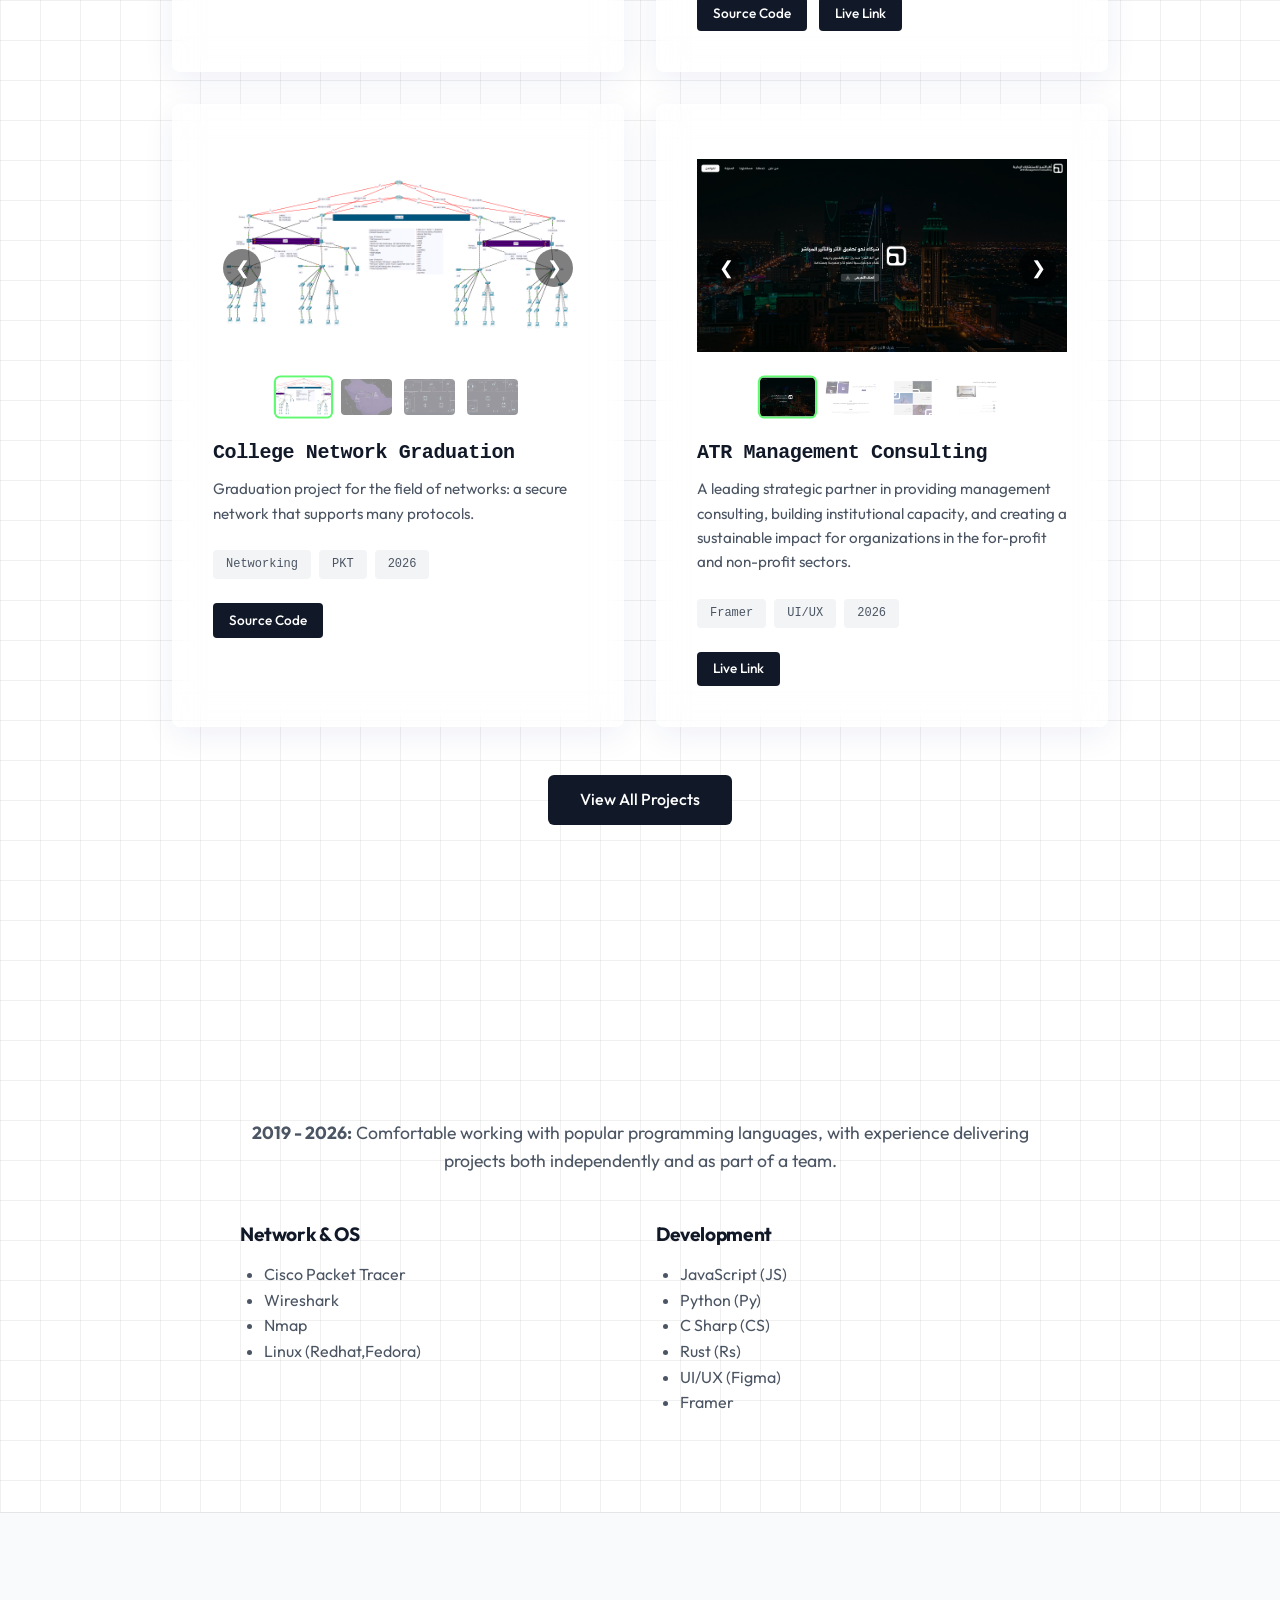
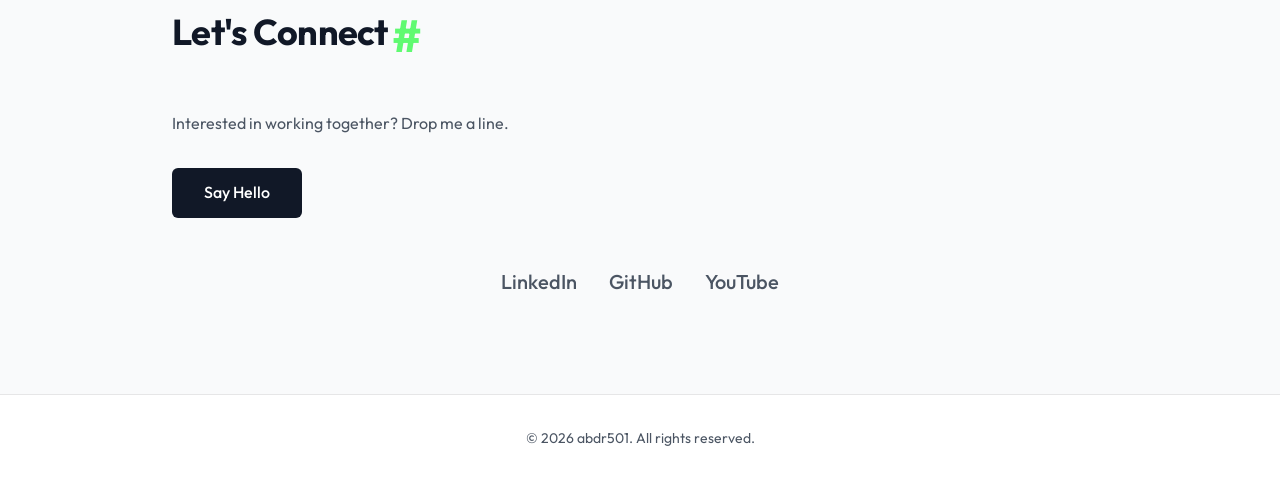
==== commit 64d56cea: "make images on projects more controle and create page for only projects" ====
--- a/index.html
+++ b/index.html
@@ -39,7 +39,7 @@
                         <span></span>
                     </button>
                     <div class="nav-links">
-                        <a href="#projects" data-i18n="nav.work">Work</a>
+                        <a href="projects.html" data-i18n="nav.work">Work</a>
                         <a href="#about" data-i18n="nav.about">About</a>
                         <a href="#contact" data-i18n="nav.contact">Contact</a>
                         <button
@@ -115,7 +115,10 @@
                 <div class="container">
                     <h2 data-i18n="projects.title">Selected Works</h2>
                     <div class="projects-grid">
-                        <!-- Projects rendered dynamically by script.js -->
+                        <!-- Selected projects rendered dynamically by script.js -->
+                    </div>
+                    <div class="projects-view-all">
+                        <a href="projects.html" class="btn" data-i18n="projects.viewAll">View All Projects</a>
                     </div>
                 </div>
             </section>
--- a/styles/style.css
+++ b/styles/style.css
@@ -713,3 +713,30 @@
     transform:scale(1.08);
     border-color:var(--accent-primary);
 }
+
+/* Projects page */
+.projects-page { padding-top: 9rem; min-height: calc(100vh - 100px); }
+.projects-page-heading { margin-bottom: 3rem; }
+.projects-page-heading h1 { margin-bottom: .75rem; }
+.projects-page-heading p { color: var(--text-secondary); font-size: 1.05rem; }
+.projects-view-all { display:flex; justify-content:center; margin-top:3rem; }
+.slider-image { cursor: zoom-in; }
+body.image-viewer-open { overflow:hidden; }
+.image-viewer { position:fixed; inset:0; z-index:3000; display:flex; align-items:center; justify-content:center; padding:5vh 5vw; background:rgba(0,0,0,.82); opacity:0; visibility:hidden; transition:opacity .2s ease,visibility .2s ease; }
+.image-viewer.active { opacity:1; visibility:visible; }
+.image-viewer-stage { width:80vw; height:80vh; display:flex; align-items:center; justify-content:center; overflow:hidden; border-radius:10px; }
+.image-viewer-stage img { max-width:100%; max-height:100%; width:auto; height:auto; object-fit:contain; transform-origin:center center; user-select:none; touch-action:none; cursor:default; transition:transform .15s ease; will-change:transform; }
+.image-viewer-stage img.is-zoomed { cursor:grab; }
+.image-viewer-stage img.dragging { cursor:grabbing; transition:none; }
+.image-viewer-toolbar { position:absolute; top:1.25rem; left:50%; transform:translateX(-50%); display:flex; align-items:center; gap:.5rem; padding:.45rem; border:1px solid rgba(255,255,255,.15); border-radius:10px; background:rgba(20,20,20,.8); backdrop-filter:blur(12px); color:white; z-index:2; }
+.image-viewer-btn { width:38px; height:38px; display:grid; place-items:center; border:0; border-radius:7px; background:transparent; color:white; font-size:1.35rem; line-height:1; cursor:pointer; }
+.image-viewer-btn:hover { background:rgba(255,255,255,.14); }
+#image-zoom-level { min-width:52px; text-align:center; font-family:var(--font-mono); font-size:.85rem; }
+.image-viewer-close { margin-left:.35rem; font-size:1.6rem; }
+@media (max-width:768px) {
+    .projects-page { padding-top:7rem; }
+    .projects-page-heading { text-align:center; }
+    .image-viewer { padding:4rem 1rem 1rem; }
+    .image-viewer-stage { width:92vw; height:82vh; }
+    .image-viewer-toolbar { top:.75rem; }
+}
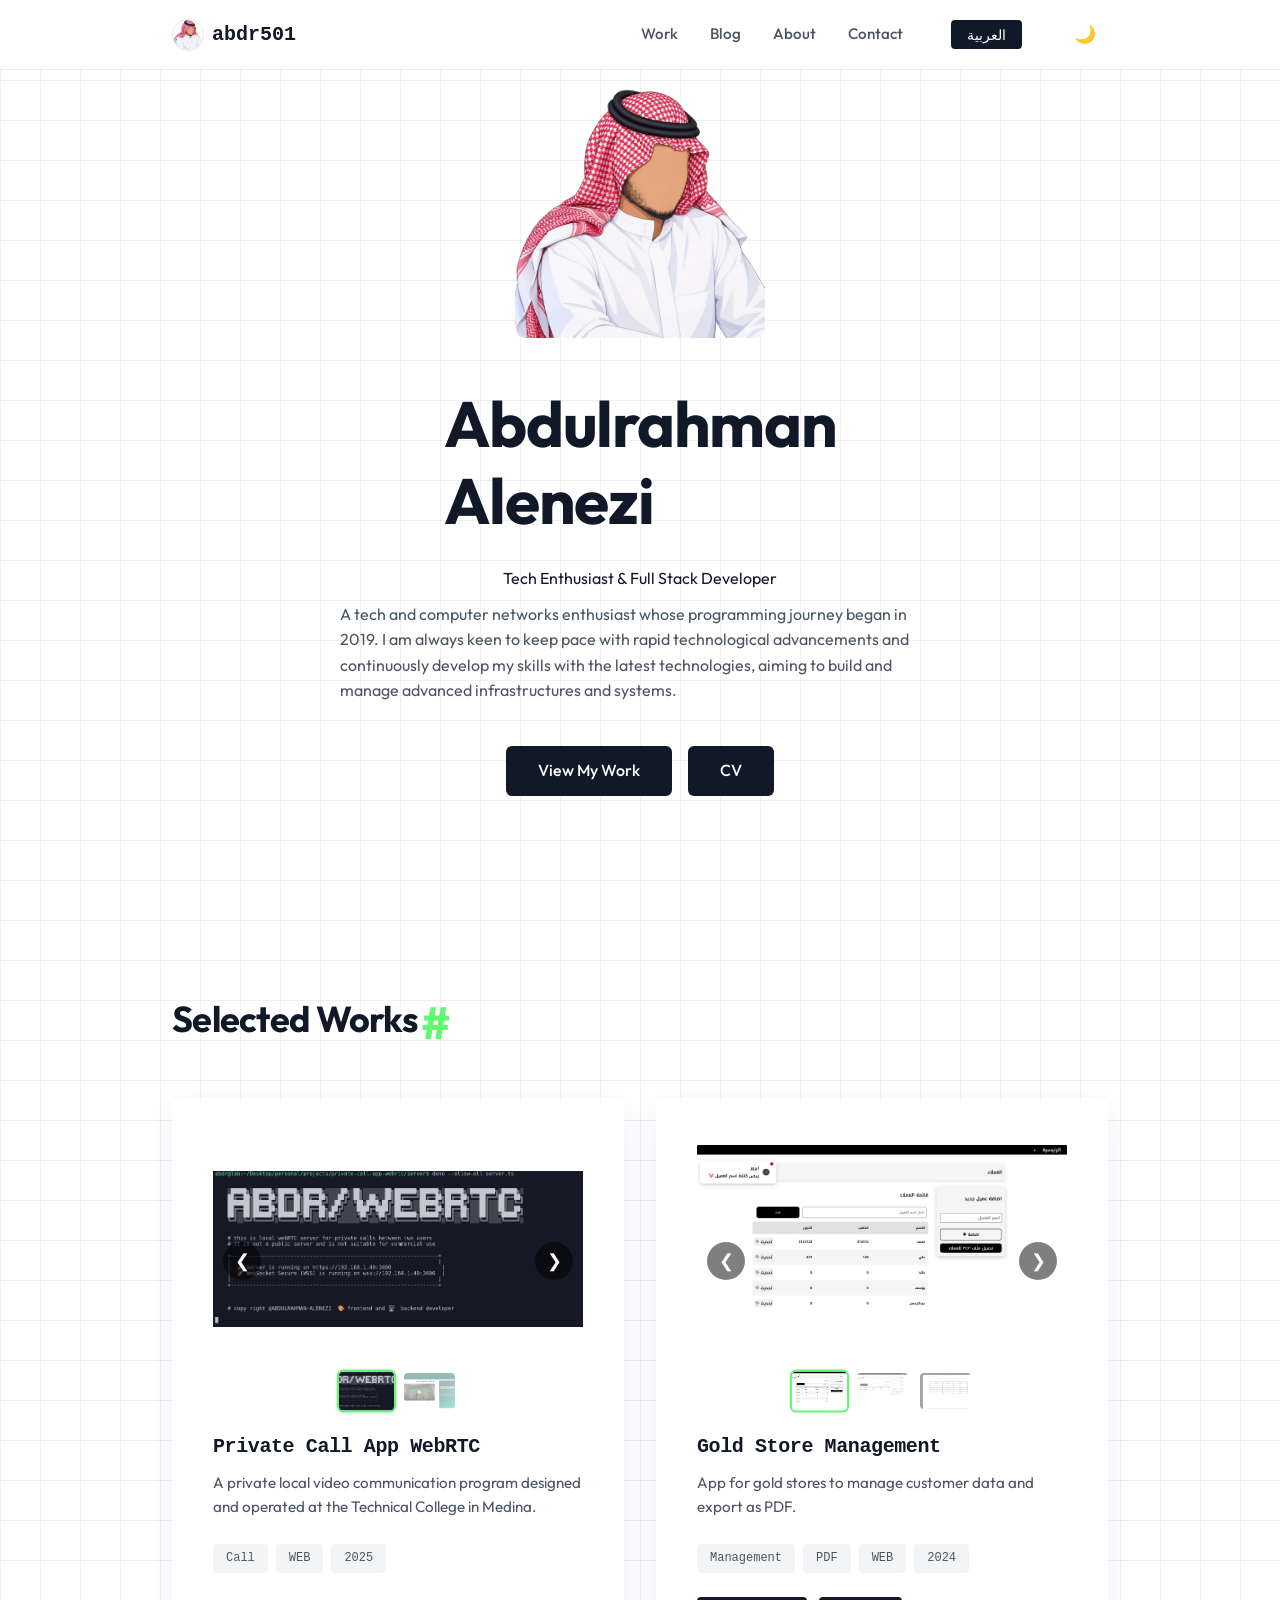
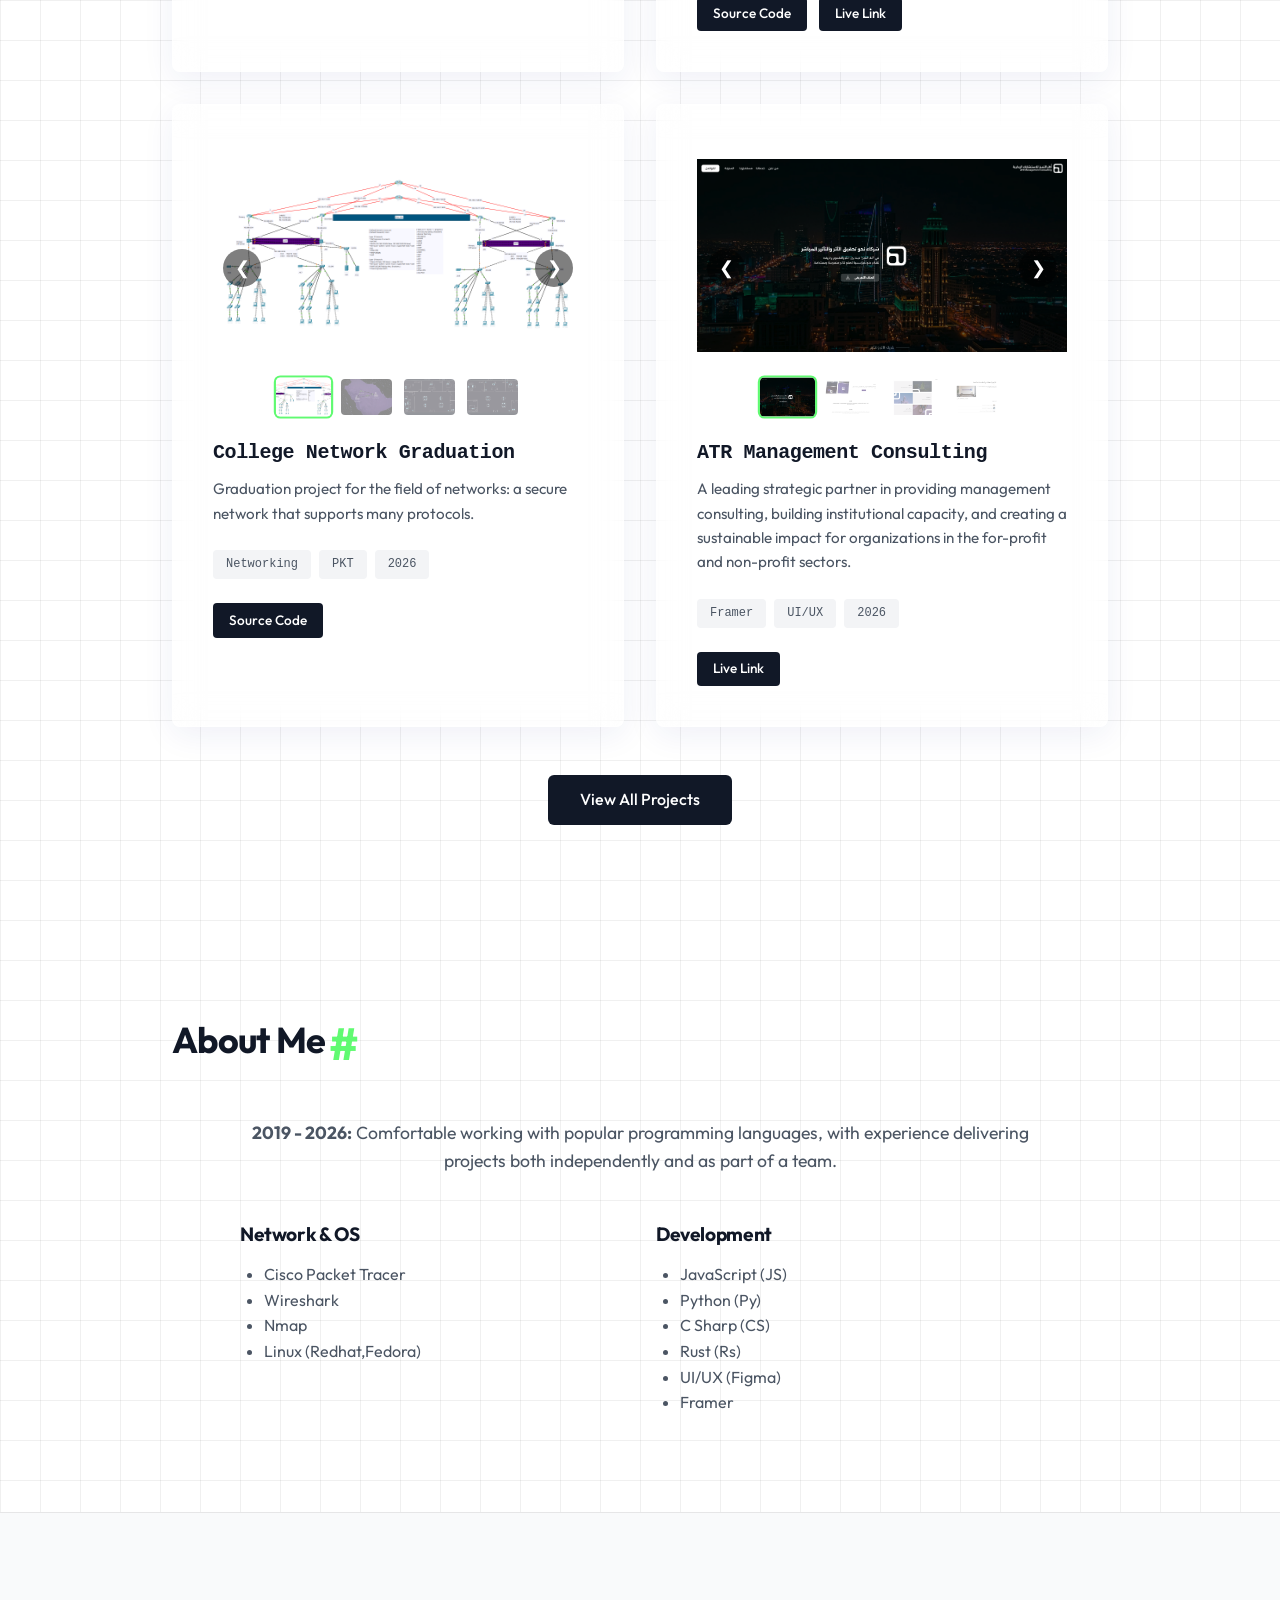
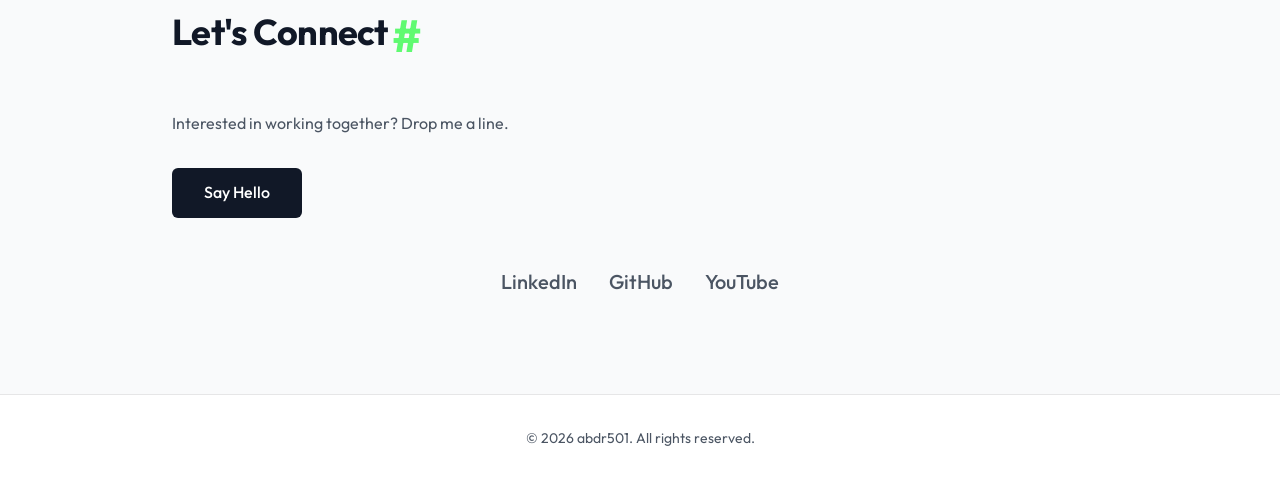
==== commit 3f8bfeb7: "add blog page and projects page to my website and some posts for testing" ====
--- a/index.html
+++ b/index.html
@@ -40,6 +40,7 @@
                     </button>
                     <div class="nav-links">
                         <a href="projects.html" data-i18n="nav.work">Work</a>
+                        <a href="blog.html" data-i18n="nav.blog">Blog</a>
                         <a href="#about" data-i18n="nav.about">About</a>
                         <a href="#contact" data-i18n="nav.contact">Contact</a>
                         <button
@@ -76,7 +77,7 @@
                     class="hero-image"
                 />
                 <div class="hero-content">
-                    <h1 data-i18n="hero.title">Abdulrahman Alenezi</h1>
+					<h1 data-i18n="hero.title">Abdulrahman </br> Alenezi</h1>
                     <p class="hero-subtitle" data-i18n="hero.subtitle">
                         Tech Enthusiast & Full Stack Developer
                     </p>
--- a/styles/style.css
+++ b/styles/style.css
@@ -262,6 +262,7 @@
     display: flex;
     flex-direction: column;
     align-items: center;
+    gap: 10px;
 }
 
 
@@ -740,3 +741,79 @@
     .image-viewer-stage { width:92vw; height:82vh; }
     .image-viewer-toolbar { top:.75rem; }
 }
+
+/* Focus viewer thumbnails */
+.image-viewer {
+    flex-direction: column;
+    gap: 14px;
+}
+
+.image-viewer-stage {
+    flex: 0 0 72vh;
+    height: 72vh;
+}
+
+.image-viewer-thumbnails {
+    width: min(80vw, 1000px);
+    display: flex;
+    justify-content: center;
+    align-items: center;
+    gap: 8px;
+    padding: 8px 10px;
+    overflow-x: auto;
+    overflow-y: hidden;
+    border: 1px solid rgba(255,255,255,.12);
+    border-radius: 10px;
+    background: rgba(20,20,20,.72);
+    backdrop-filter: blur(12px);
+    scrollbar-width: thin;
+}
+
+.image-viewer-thumb {
+    flex: 0 0 auto;
+    width: 78px;
+    height: 52px;
+    padding: 0;
+    overflow: hidden;
+    border: 2px solid transparent;
+    border-radius: 7px;
+    background: transparent;
+    opacity: .55;
+    cursor: pointer;
+    transition: opacity .2s ease, transform .2s ease, border-color .2s ease;
+}
+
+.image-viewer-thumb img {
+    width: 100%;
+    height: 100%;
+    display: block;
+    object-fit: cover;
+}
+
+.image-viewer-thumb:hover {
+    opacity: .9;
+    transform: translateY(-2px);
+}
+
+.image-viewer-thumb.active {
+    opacity: 1;
+    border-color: var(--accent-primary);
+    transform: translateY(-2px);
+}
+
+@media (max-width: 768px) {
+    .image-viewer-stage {
+        flex-basis: 67vh;
+        height: 67vh;
+    }
+
+    .image-viewer-thumbnails {
+        width: 92vw;
+        justify-content: flex-start;
+    }
+
+    .image-viewer-thumb {
+        width: 64px;
+        height: 44px;
+    }
+}
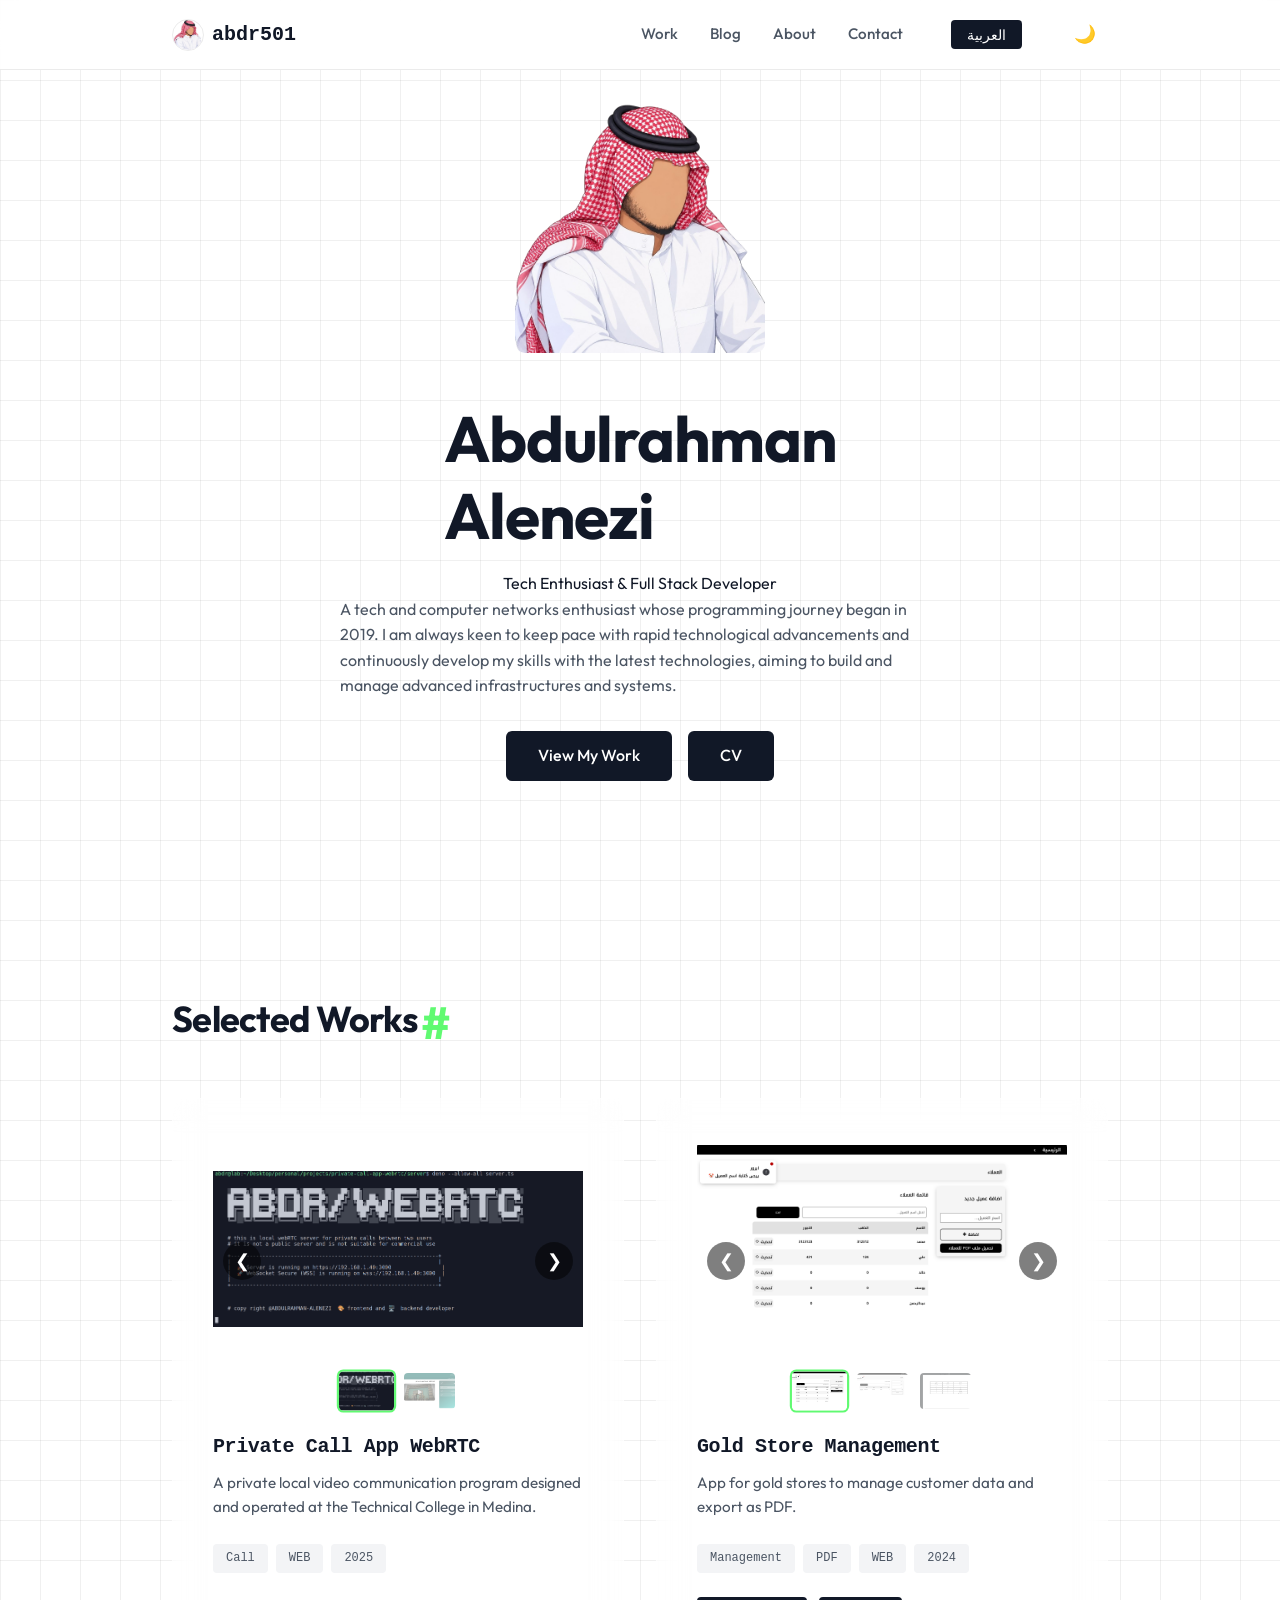
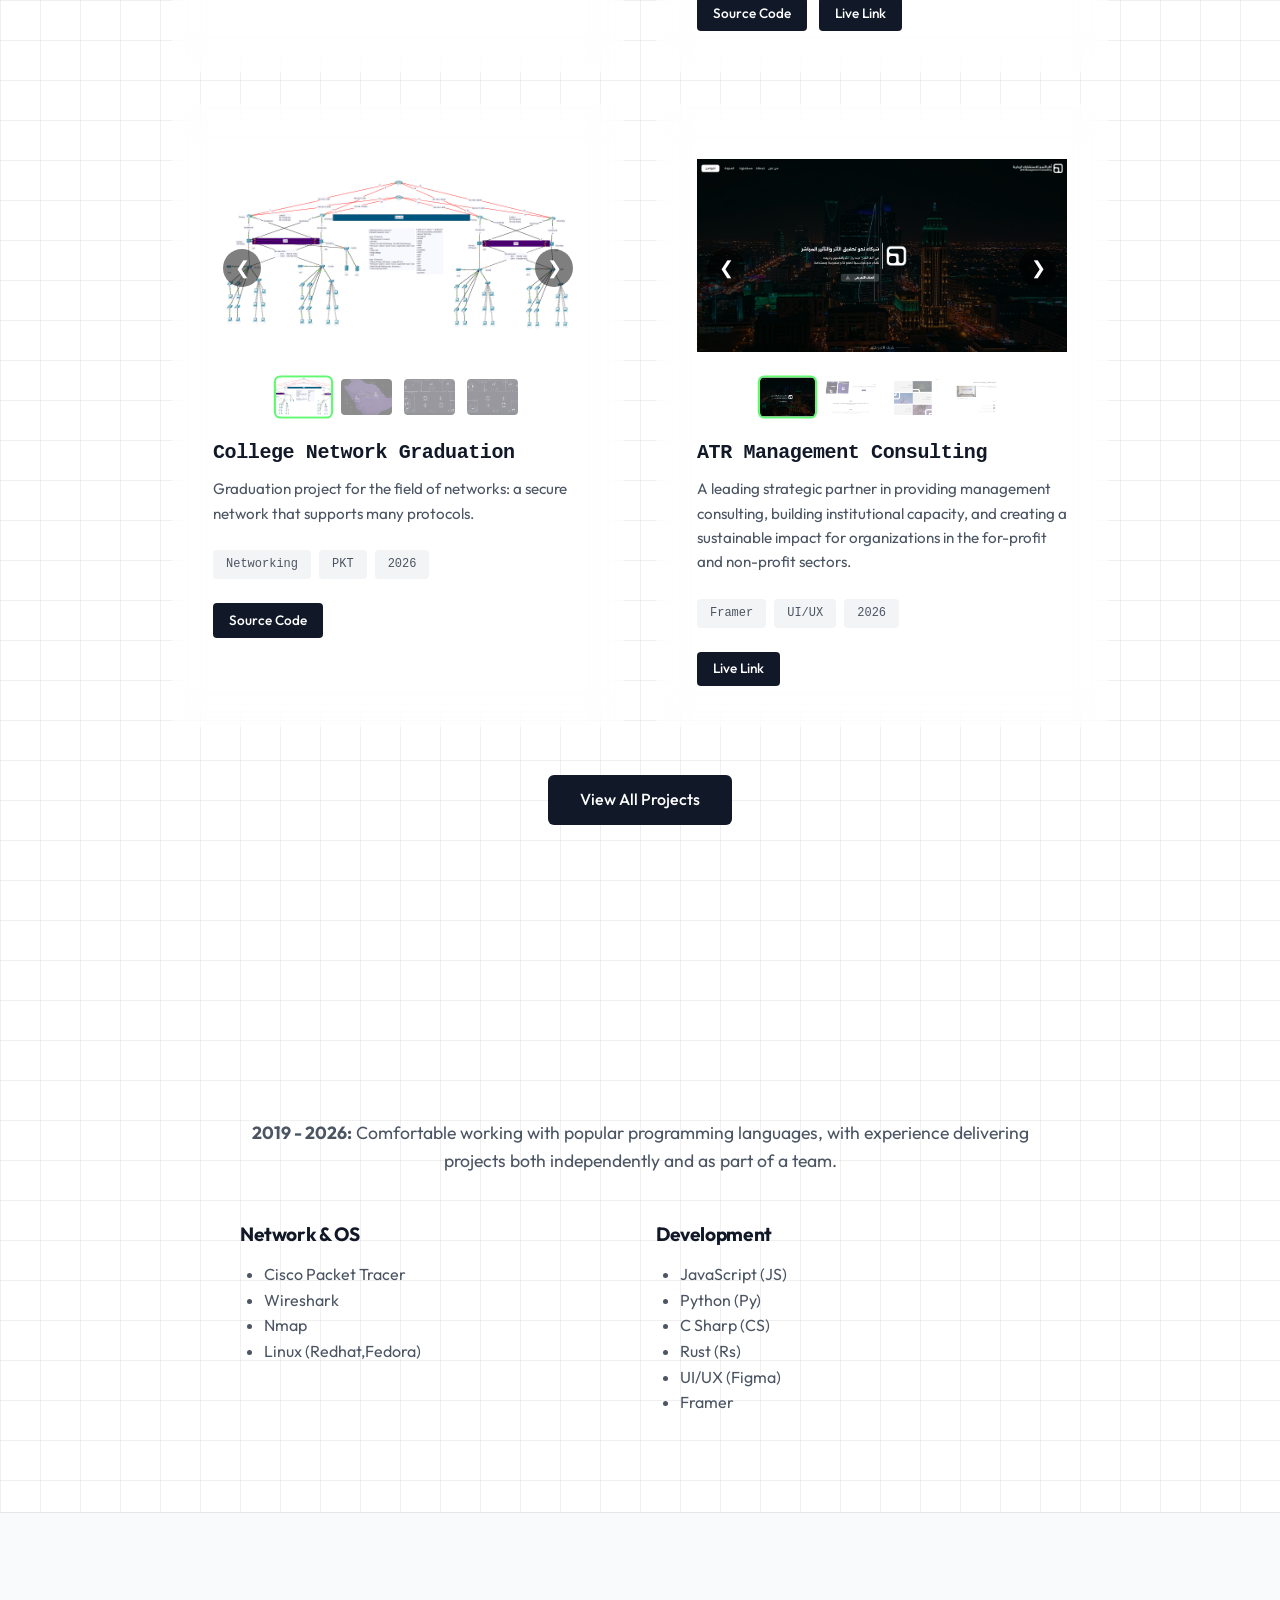
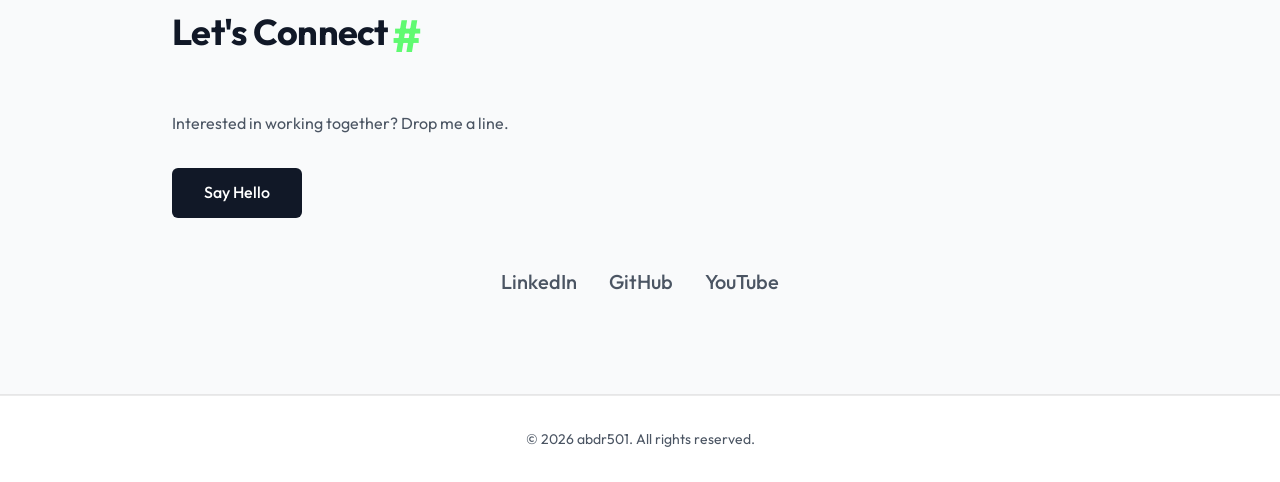
==== commit 05ffe98a: "update pages and animations and posts" ====
--- a/index.html
+++ b/index.html
@@ -18,7 +18,7 @@
         <script defer src="scripts/script.js"></script>
     </head>
 
-    <body>
+    <body class="home-page">
         <header>
             <div class="container">
                 <nav>
@@ -77,7 +77,7 @@
                     class="hero-image"
                 />
                 <div class="hero-content">
-					<h1 data-i18n="hero.title">Abdulrahman </br> Alenezi</h1>
+                    <h1 data-i18n="hero.title">Abdulrahman<br>Alenezi</h1>
                     <p class="hero-subtitle" data-i18n="hero.subtitle">
                         Tech Enthusiast & Full Stack Developer
                     </p>
@@ -296,8 +296,9 @@
             </section>
         </main>
 
-        <footer>
+<footer>
             <div class="container">
+
                 <p data-i18n="footer.copyright">
                     © 2026 abdr501. All rights reserved.
                 </p>
--- a/styles/style.css
+++ b/styles/style.css
@@ -262,7 +262,6 @@
     display: flex;
     flex-direction: column;
     align-items: center;
-    gap: 10px;
 }
 
 
@@ -336,8 +335,8 @@
     border: 1px solid rgba(255, 255, 255, 0.5);
     border-radius: var(--card-radius);
     padding: 2.5rem;
-    transition: all 0.5s cubic-bezier(0.23, 1, 0.32, 1);
-    box-shadow: 0 8px 32px 0 rgba(31, 38, 135, 0.07);
+    transition: border-color 0.3s ease, background 0.3s ease;
+    box-shadow: none;
     position: relative;
     overflow: hidden;
 }
@@ -361,8 +360,6 @@
 }
 
 .project-card:hover {
-    transform: translateY(-12px) scale(1.03);
-    box-shadow: 0 20px 40px rgba(0, 0, 0, 0.12);
     border-color: var(--accent-primary);
     background: rgba(255, 255, 255, 0.6);
 }
@@ -370,7 +367,7 @@
 [data-theme="dark"] .project-card {
     background: rgba(30, 30, 30, 0.3);
     border-color: rgba(255, 255, 255, 0.05);
-    box-shadow: 0 8px 32px 0 rgba(0, 0, 0, 0.3);
+    box-shadow: none;
 }
 
 [data-theme="dark"] .project-card::before {
@@ -383,7 +380,6 @@
 [data-theme="dark"] .project-card:hover {
     border-color: var(--accent-primary);
     background: rgba(40, 40, 40, 0.5);
-    box-shadow: 0 20px 40px rgba(0, 0, 0, 0.4);
 }
 
 .project-title {
@@ -462,17 +458,59 @@
     color: var(--accent-primary);
 }
 
-/* Footer */
+/* Footer contact — visually identical to the home-page contact section */
 footer {
     text-align: center;
-    padding: 2rem 0;
+    padding: 0;
     color: var(--text-secondary);
     font-size: 0.875rem;
     background: #ffffff;
 }
 
+footer .footer-contact {
+    width: 100%;
+    margin: 0;
+    padding: 6rem 0;
+    text-align: initial;
+}
+
+footer .footer-contact .container {
+    width: 100%;
+}
+
+.footer-bottom {
+    padding: 2rem 0;
+    border-top: 1px solid var(--glass-border);
+}
+
+.footer-links {
+    display: flex;
+    justify-content: center;
+    align-items: center;
+    flex-wrap: wrap;
+    gap: 1.25rem;
+    margin-bottom: 1rem;
+}
+
+.footer-links a {
+    color: var(--text-secondary);
+    text-decoration: none;
+    font-weight: 600;
+    transition: color 0.2s ease;
+}
+
+.footer-links a:hover {
+    color: var(--accent-primary);
+}
+
 [data-theme="dark"] footer {
     background: #0a0a0a;
+}
+
+/* Home page footer keeps the original standalone copyright layout. */
+.home-page footer {
+    padding: 2rem 0;
+    border-top: 1px solid var(--glass-border);
 }
 
 /* Animations */
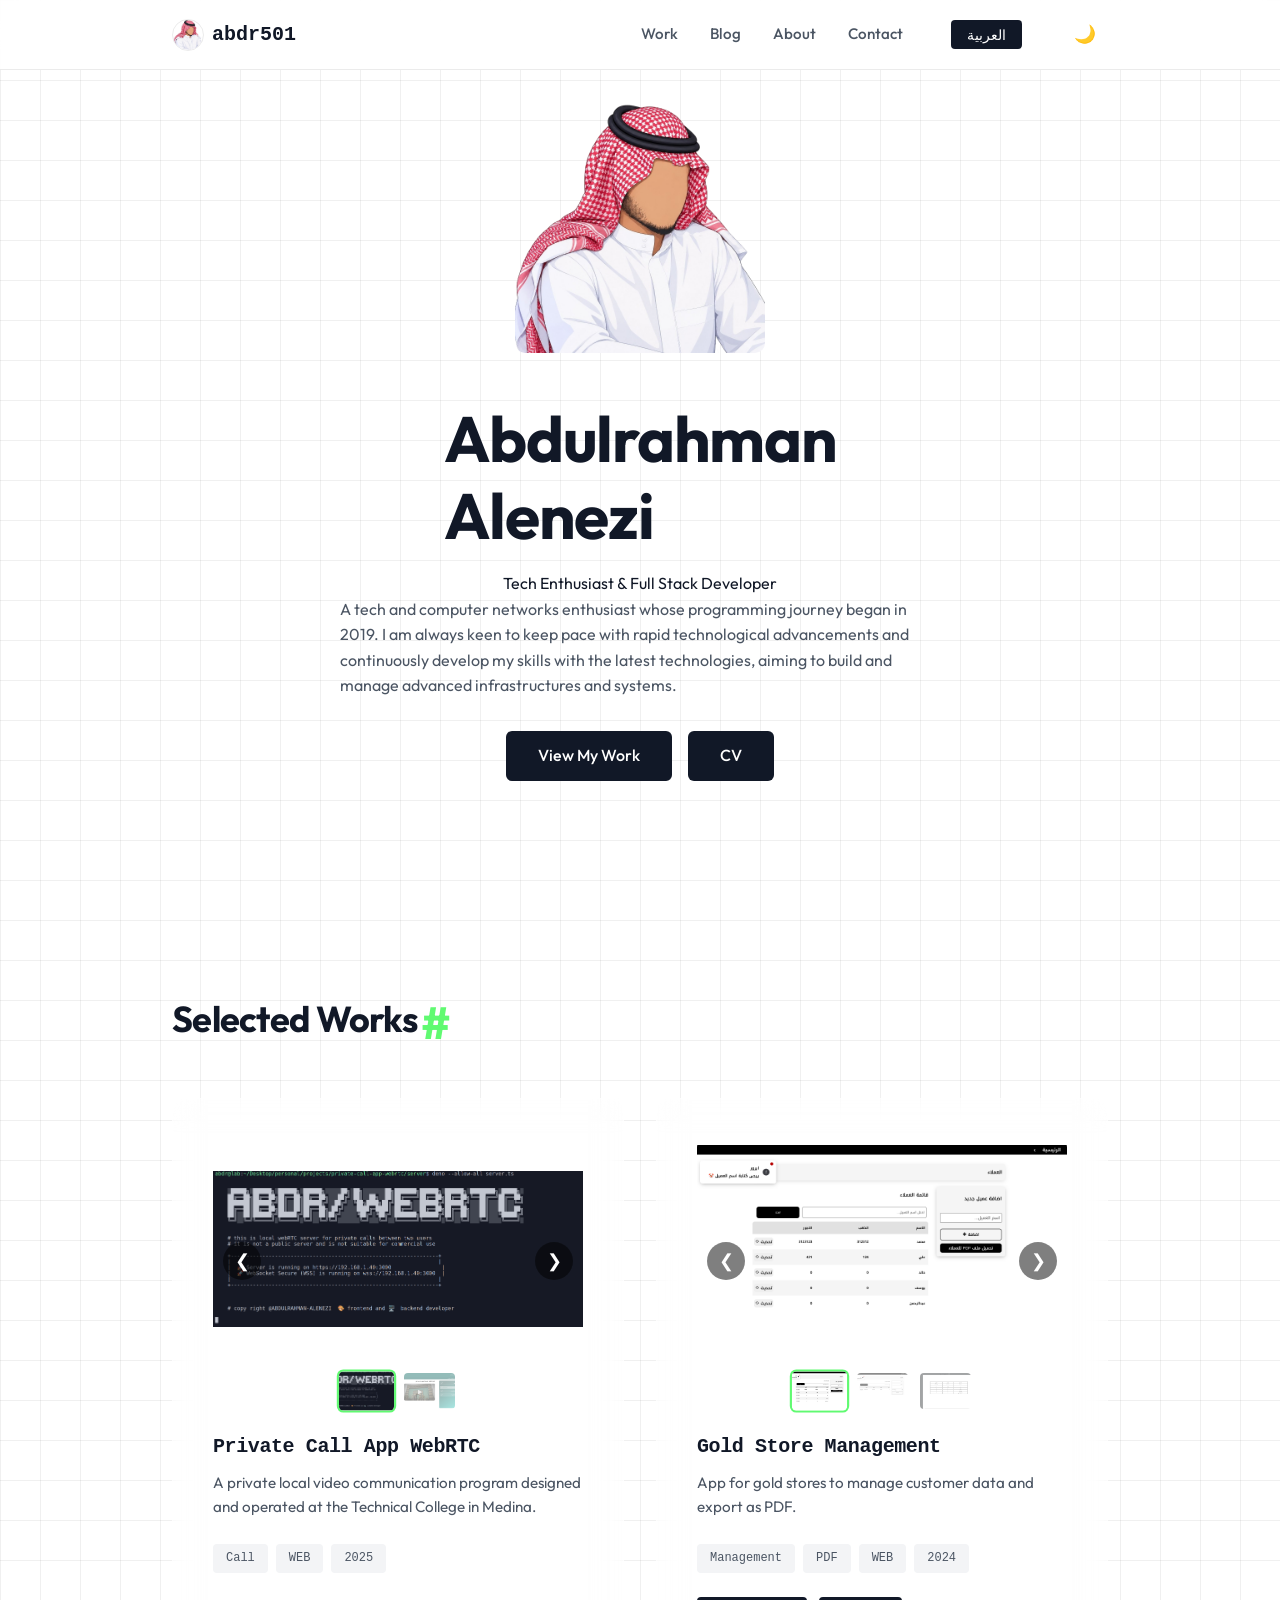
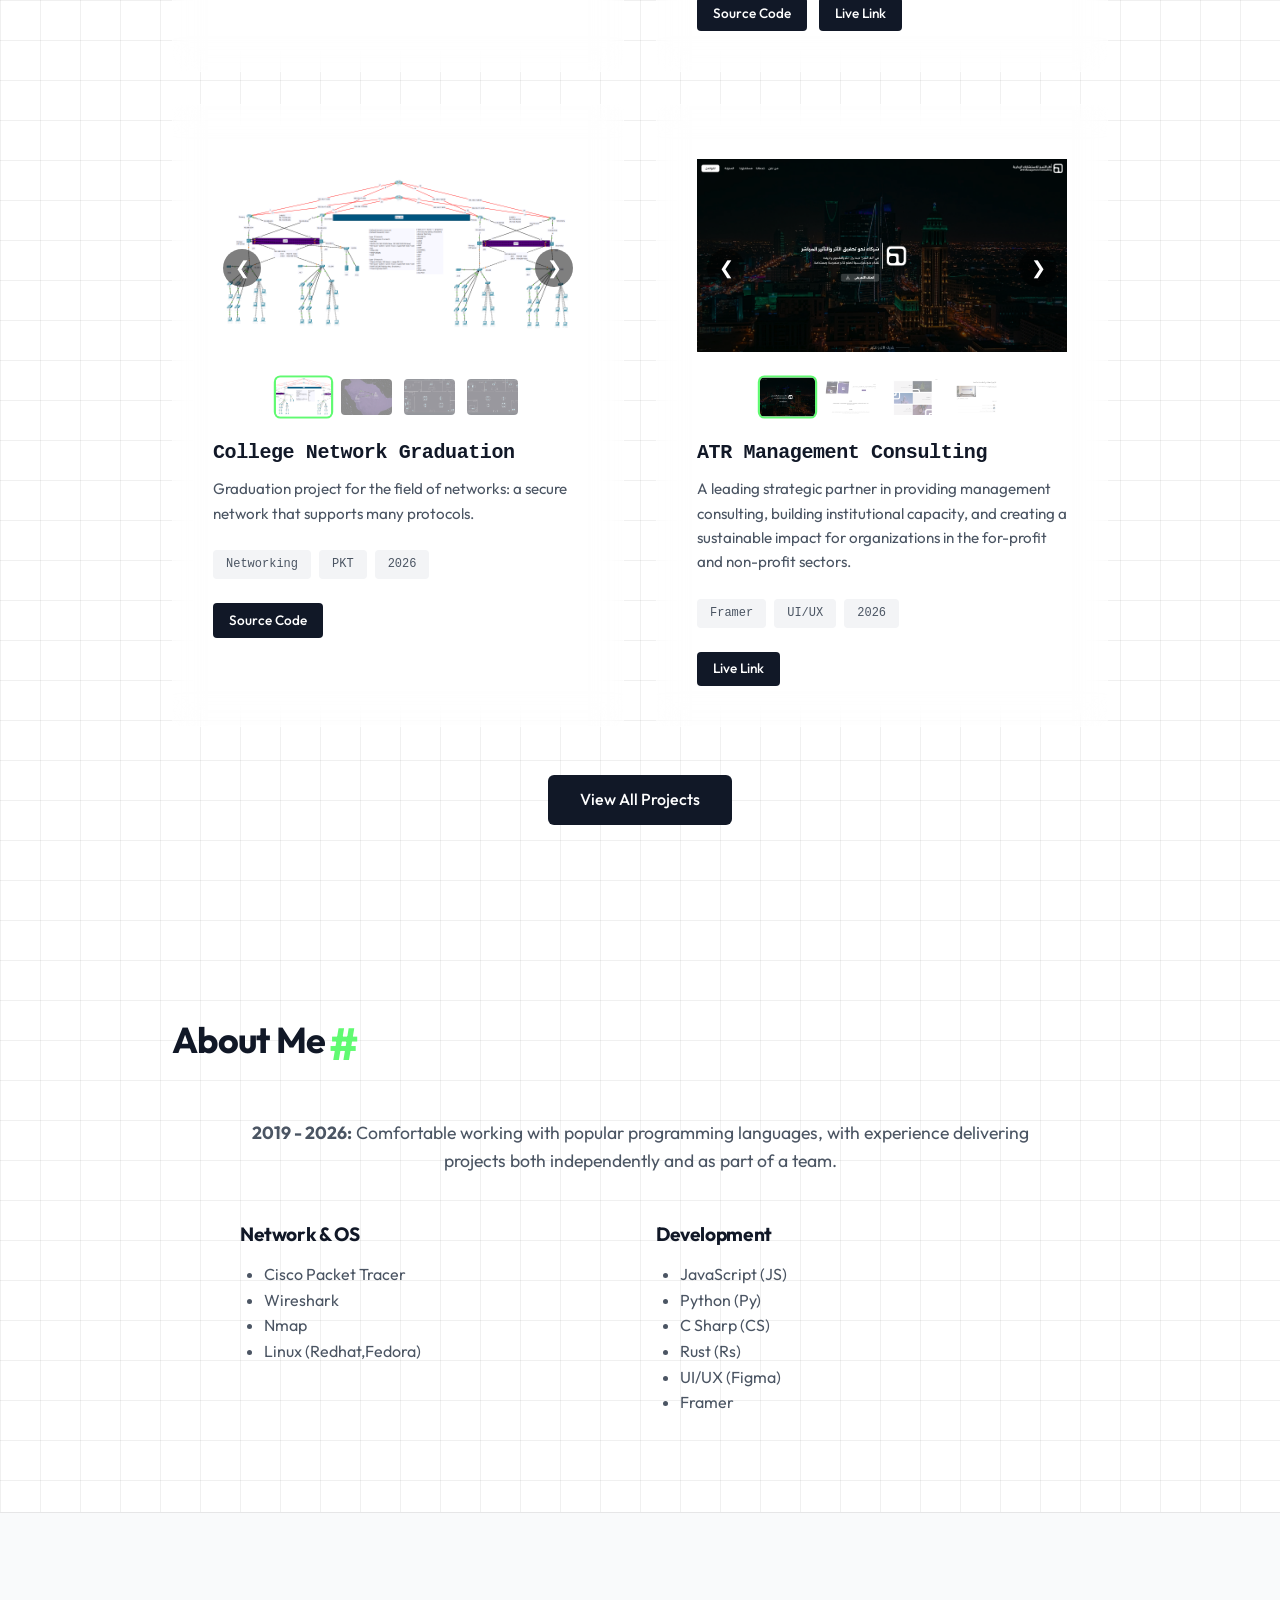
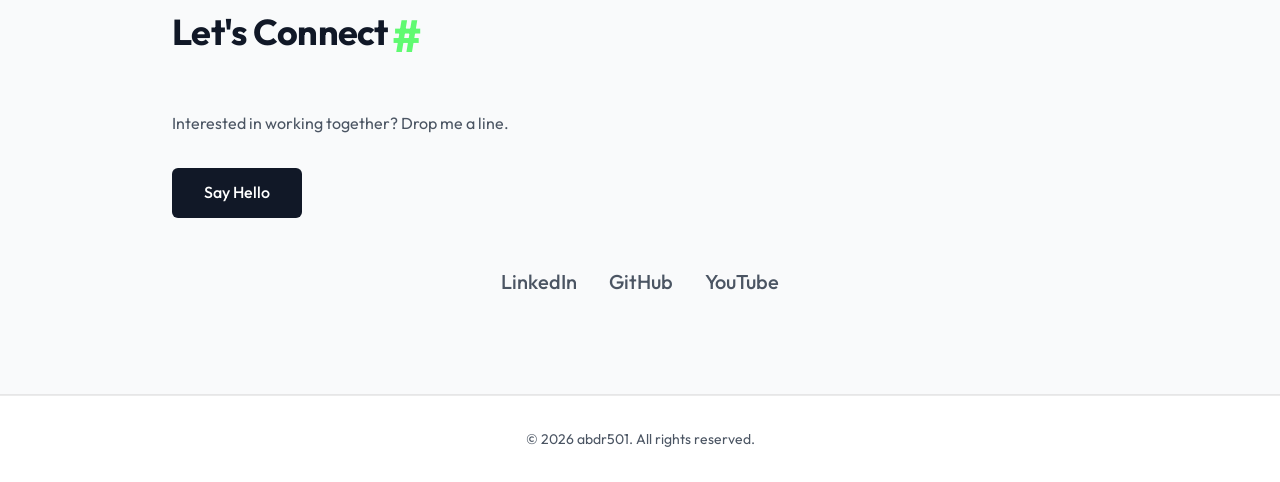
==== commit 62444fb6: "update logo and link view" ====
--- a/index.html
+++ b/index.html
@@ -16,6 +16,21 @@
         />
         <link rel="stylesheet" href="styles/style.css" />
         <script defer src="scripts/script.js"></script>
+
+
+        <link rel="icon" type="image/png" sizes="32x32" href="images/me.png">
+        <link rel="apple-touch-icon" href="images/me.png">
+
+        <meta property="og:title" content="Abdulrahman Alenezi">
+        <meta property="og:description" content="Computer Networks | Linux | Cybersecurity | Frontend Development">
+        <meta property="og:image" content="https://abdr501.github.io/images/me.png">
+        <meta property="og:url" content="https://abdr501.github.io/">
+        <meta property="og:type" content="website">
+
+        <meta name="twitter:card" content="summary_large_image">
+        <meta name="twitter:title" content="Abdulrahman Alenezi">
+        <meta name="twitter:description" content="Computer Networks | Linux | Cybersecurity | Frontend Development">
+        <meta name="twitter:image" content="https://abdr501.github.io/images/me.png">
     </head>
 
     <body class="home-page">
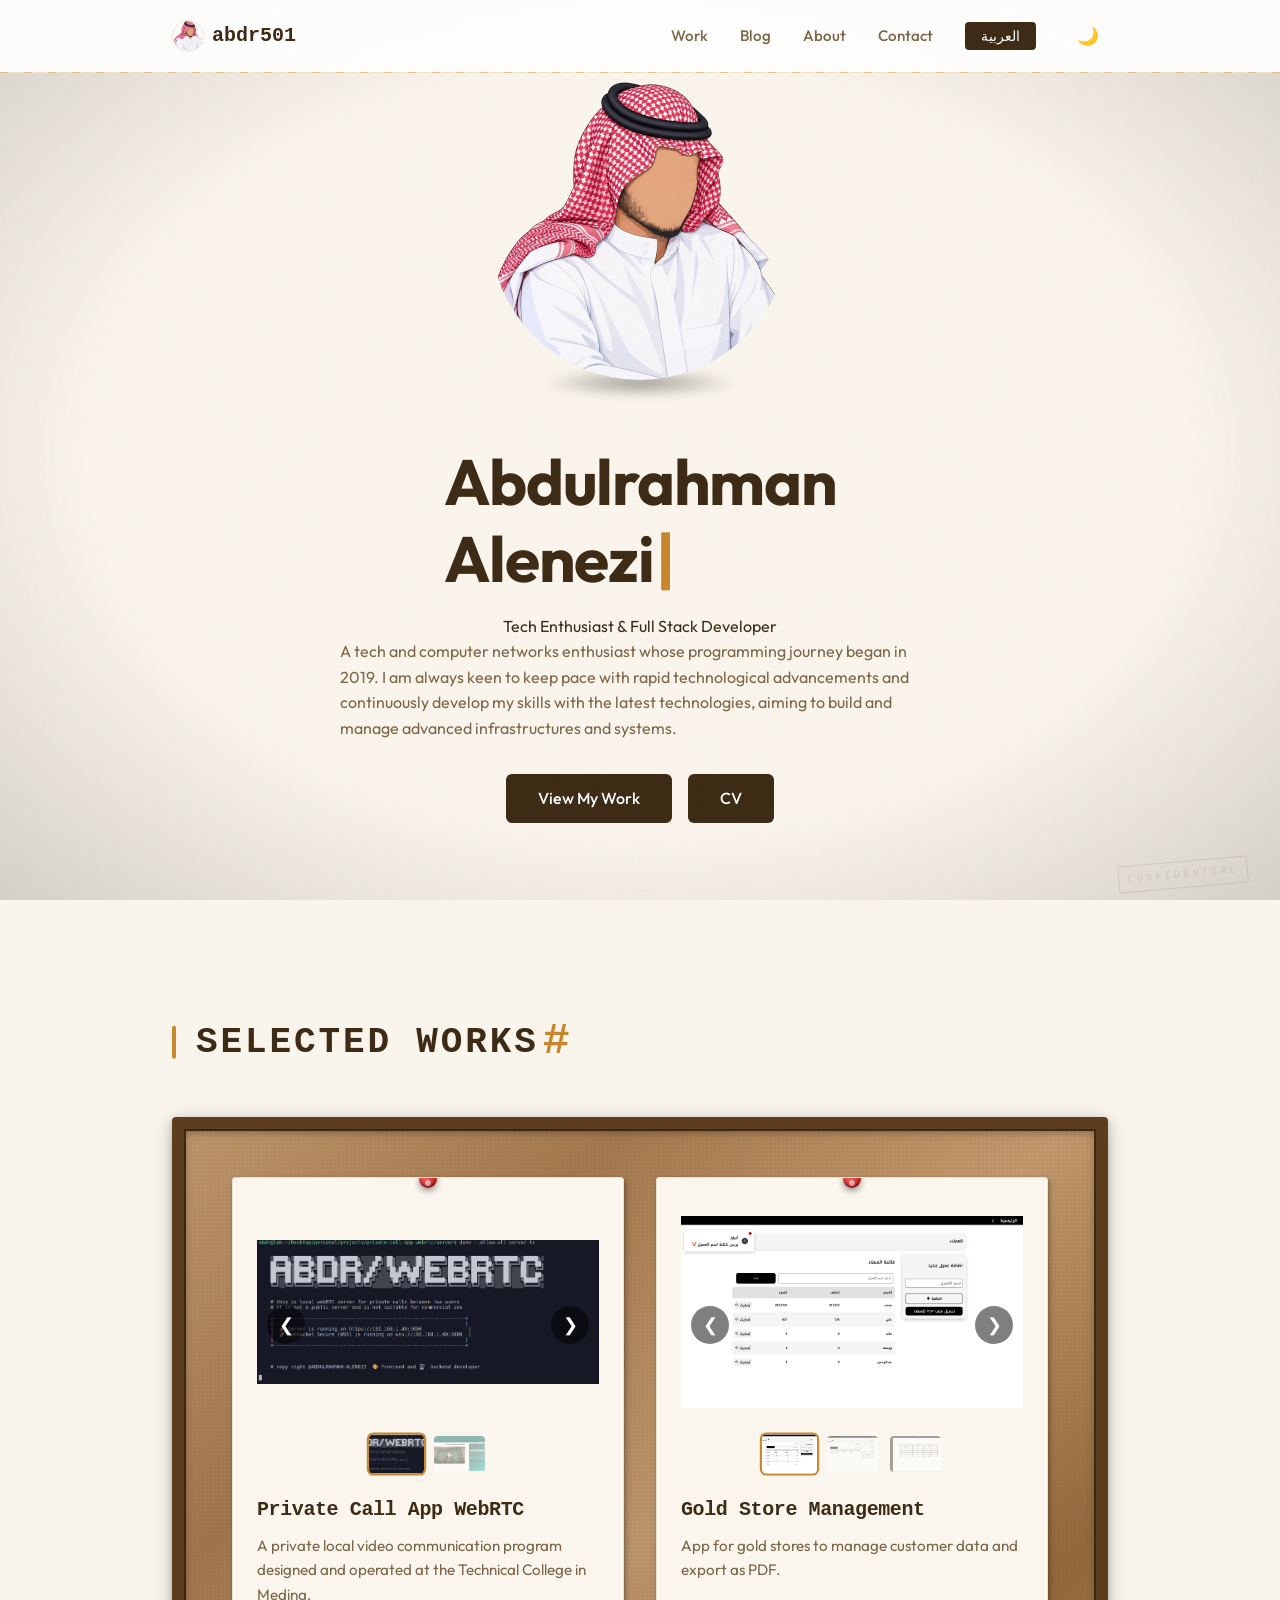
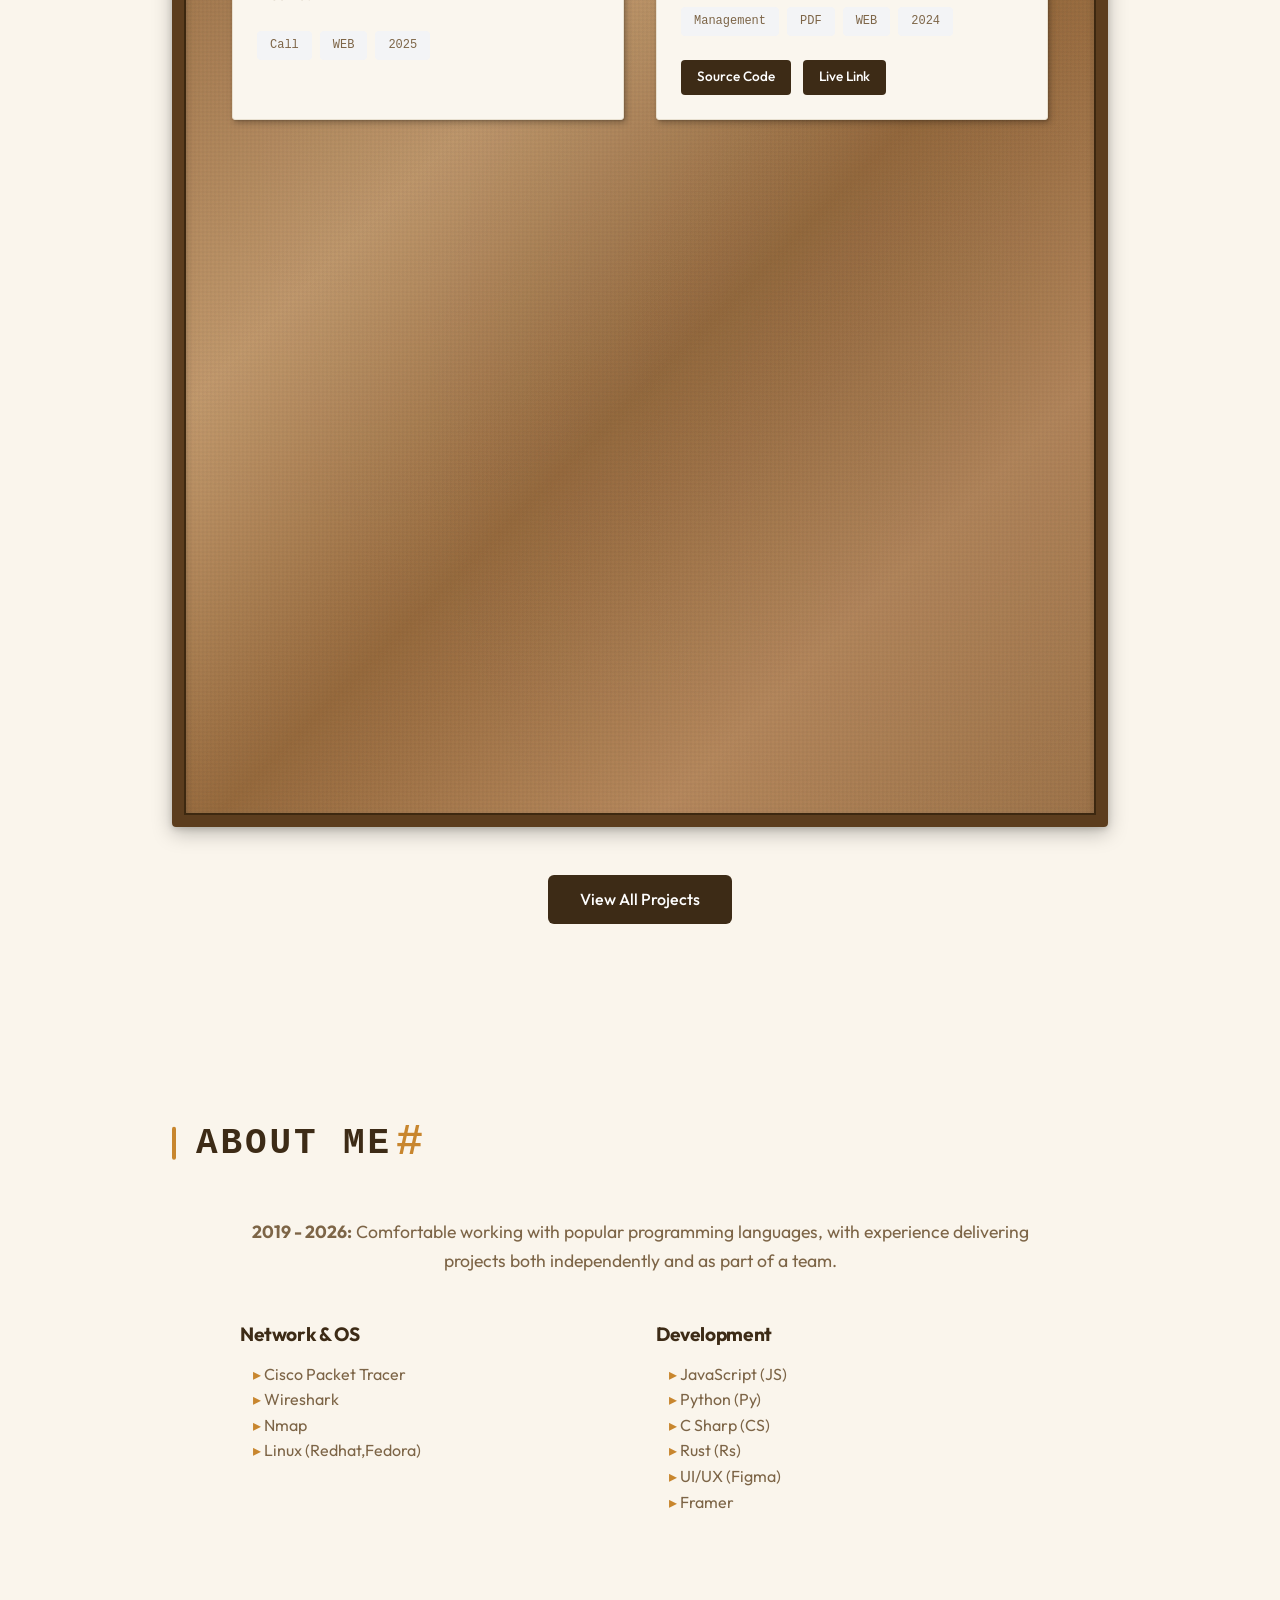
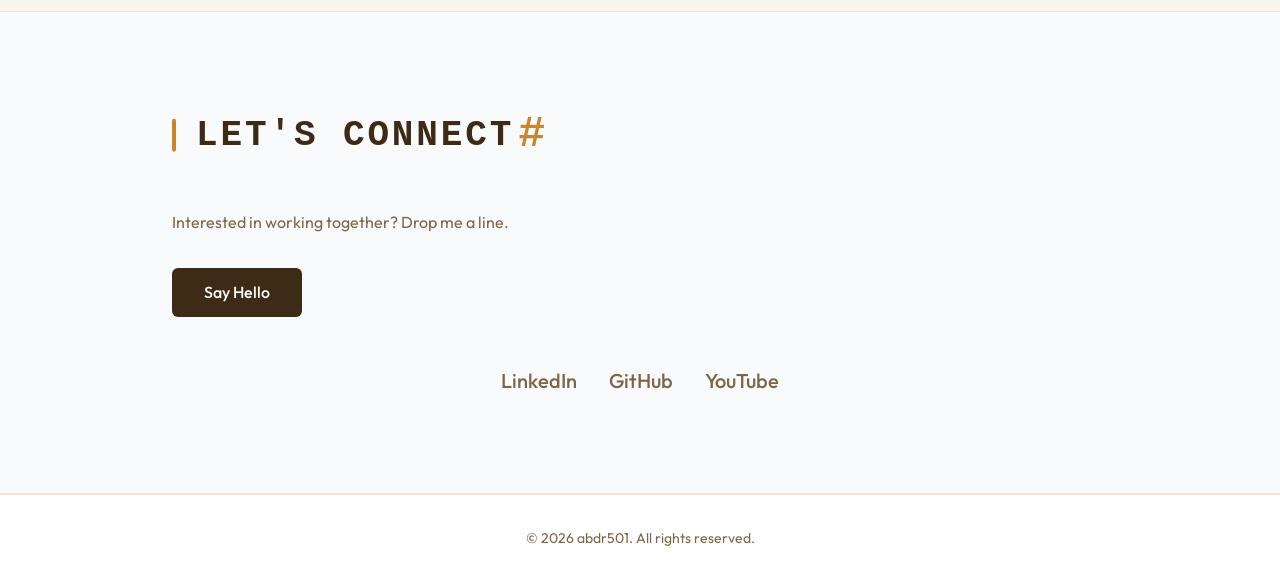
==== commit 8da69530: "try new theme" ====
--- a/index.html
+++ b/index.html
@@ -61,7 +61,6 @@
                         <button
                             id="lang-toggle"
                             class="btn btn-sm"
-                            style="margin-left: 1rem"
                         >
                             العربية
                         </button>
@@ -71,7 +70,6 @@
                             style="
                                 padding: 0.5rem 0.75rem;
                                 font-size: 1.1rem;
-                                margin-left: 0.5rem;
                                 background: transparent;
                                 color: var(--text-primary);
                                 box-shadow: none;
@@ -86,11 +84,13 @@
 
         <main>
             <section class="hero">
-                <img
-                    src="images/me.png"
-                    alt="Abdulrahman Alenezi"
-                    class="hero-image"
-                />
+                <div class="hero-image-window">
+                    <img
+                        src="images/me.png"
+                        alt="Abdulrahman Alenezi"
+                        class="hero-image"
+                    />
+                </div>
                 <div class="hero-content">
                     <h1 data-i18n="hero.title">Abdulrahman<br>Alenezi</h1>
                     <p class="hero-subtitle" data-i18n="hero.subtitle">
--- a/styles/style.css
+++ b/styles/style.css
@@ -1,35 +1,50 @@
 :root {
-    --bg-color: #ffffff;
-    --text-primary: #111827;
-    --text-secondary: #4b5563;
-    --accent-primary: #60fa71;
-    --accent-secondary: #0f172a;
-    --glass-bg: rgba(255, 255, 255, 0.7);
-    --glass-border: rgba(0, 0, 0, 0.08);
+    --bg-color: #2b1f14;
+    --text-primary: #f0e6d3;
+    --text-secondary: #bfa888;
+    --accent-primary: #e8a84c;
+    --accent-secondary: #c07d35;
+    --glass-bg: rgba(43, 31, 20, 0.7);
+    --glass-border: rgba(232, 168, 76, 0.18);
     --card-radius: 8px;
     --font-main: 'Outfit', -apple-system, BlinkMacSystemFont, "Segoe UI", Roboto, sans-serif;
     --font-mono: 'SF Mono', 'Fira Code', Consolas, monospace;
     --font-arabic: 'IBM Plex Sans Arabic', 'Cairo', sans-serif;
     --transition-speed: 0.2s;
-    --shadow-sm: 0 1px 2px 0 rgba(0, 0, 0, 0.05);
+    --shadow-sm: 0 1px 2px 0 rgba(0, 0, 0, 0.3);
+    --shadow-md: 0 4px 6px -1px rgba(0, 0, 0, 0.4), 0 2px 4px -1px rgba(0, 0, 0, 0.2);
+    --grid-opacity: 0.04;
+    --grid-size: 40px;
+    --accent-rgb: 232, 168, 76;
+}
+
+[data-theme="dark"] {
+    --bg-color: #1e150d;
+    --text-primary: #f0e6d3;
+    --text-secondary: #bfa888;
+    --accent-primary: #e8a84c;
+    --accent-secondary: #c07d35;
+    --glass-bg: rgba(30, 21, 13, 0.7);
+    --glass-border: rgba(232, 168, 76, 0.15);
+    --shadow-sm: 0 1px 2px 0 rgba(0, 0, 0, 0.4);
+    --shadow-md: 0 4px 6px -1px rgba(0, 0, 0, 0.5), 0 2px 4px -1px rgba(0, 0, 0, 0.3);
+    --grid-opacity: 0.03;
+    --grid-size: 40px;
+}
+
+[data-theme="light"] {
+    --bg-color: #faf5ec;
+    --text-primary: #3d2b16;
+    --text-secondary: #7d6547;
+    --accent-primary: #c8862e;
+    --accent-secondary: #a06428;
+    --glass-bg: rgba(250, 245, 236, 0.7);
+    --glass-border: rgba(200, 134, 46, 0.2);
+    --shadow-sm: 0 1px 2px 0 rgba(0, 0, 0, 0.08);
     --shadow-md: 0 4px 6px -1px rgba(0, 0, 0, 0.1), 0 2px 4px -1px rgba(0, 0, 0, 0.06);
     --grid-opacity: 0.06;
     --grid-size: 40px;
-}
-
-[data-theme="dark"] {
-    --bg-color: #0a0a0a;
-    --text-primary: #f3f4f6;
-    --text-secondary: #9ca3af;
-    --accent-primary: #60fa71;
-    /* Lighter blue for dark mode */
-    --accent-secondary: #f8fafc;
-    --glass-bg: rgba(20, 20, 20, 0.7);
-    --glass-border: rgba(255, 255, 255, 0.1);
-    --shadow-sm: 0 1px 2px 0 rgba(255, 255, 255, 0.05);
-    --shadow-md: 0 4px 6px -1px rgba(0, 0, 0, 0.3), 0 2px 4px -1px rgba(0, 0, 0, 0.1);
-    --grid-opacity: 0.05;
-    --grid-size: 40px;
+    --accent-rgb: 200, 134, 46;
 }
 
 * {
@@ -40,10 +55,6 @@
 
 body {
     background-color: var(--bg-color);
-    background-image:
-        linear-gradient(to right, rgba(0, 0, 0, var(--grid-opacity)) 1px, transparent 1px),
-        linear-gradient(to bottom, rgba(0, 0, 0, var(--grid-opacity)) 1px, transparent 1px);
-    background-size: var(--grid-size) var(--grid-size);
     color: var(--text-primary);
     font-family: var(--font-main);
     line-height: 1.6;
@@ -57,9 +68,7 @@
 }
 
 [data-theme="dark"] body {
-    background-image:
-        linear-gradient(to right, rgba(255, 255, 255, var(--grid-opacity)) 1px, transparent 1px),
-        linear-gradient(to bottom, rgba(255, 255, 255, var(--grid-opacity)) 1px, transparent 1px);
+    background-image: none;
 }
 
 a {
@@ -239,16 +248,47 @@
     /* Keep column layout for RTL */
 }
 
+.hero-image-window {
+    position: relative;
+    width: 300px;
+    height: 300px;
+    margin-bottom: 1rem;
+    order: -1;
+}
+
+.hero-image-window::after {
+    content: "";
+    position: absolute;
+    bottom: -18px;
+    left: 50%;
+    transform: translateX(-50%);
+    width: 200px;
+    height: 30px;
+    background: radial-gradient(ellipse at center, rgba(0, 0, 0, 0.35) 0%, transparent 70%);
+    border-radius: 50%;
+    z-index: 0;
+    filter: blur(4px);
+}
+
+[data-theme="dark"] .hero-image-window::after {
+    background: radial-gradient(ellipse at center, rgba(0, 0, 0, 0.5) 0%, transparent 70%);
+}
+
 .hero-image {
-    width: 250px;
-    height: 250px;
-    border-radius: 10px;
-    /* Reduced radius */
+    position: relative;
+    width: 300px;
+    height: 300px;
+    border-radius: 50%;
     overflow: hidden;
-    /* border removed */
-    box-shadow: 0 0 30px rgba(var(--accent-rgb), 0.2);
-    order: -1;
-    /* Ensure image is on top */
+    z-index: 1;
+    transform: translateY(40px);
+    animation: heroRise 1s cubic-bezier(0.16, 1, 0.3, 1) 0.3s forwards;
+}
+
+@keyframes heroRise {
+    to {
+        transform: translateY(0);
+    }
 }
 
 .hero-image img {
@@ -326,60 +366,106 @@
     display: grid;
     grid-template-columns: repeat(auto-fit, minmax(320px, 1fr));
     gap: 2rem;
+    padding: 3rem;
+    background:
+        url("data:image/svg+xml,%3Csvg width='100' height='100' xmlns='http://www.w3.org/2000/svg'%3E%3Cfilter id='n'%3E%3CfeTurbulence type='fractalNoise' baseFrequency='0.9' numOctaves='4' stitchTiles='stitch'/%3E%3C/filter%3E%3Crect width='100' height='100' filter='url(%23n)' opacity='0.04'/%3E%3C/svg%3E"),
+        repeating-linear-gradient(0deg, transparent, transparent 2px, rgba(0,0,0,0.025) 2px, rgba(0,0,0,0.025) 4px),
+        repeating-linear-gradient(90deg, transparent, transparent 2px, rgba(0,0,0,0.025) 2px, rgba(0,0,0,0.025) 4px),
+        linear-gradient(135deg, #c49a6c 0%, #a87b4e 20%, #c49a6c 40%, #96683a 60%, #b8895c 80%, #a07448 100%);
+    border-radius: 4px;
+    box-shadow:
+        inset 0 3px 10px rgba(0, 0, 0, 0.35),
+        inset 0 -2px 5px rgba(255, 255, 255, 0.08),
+        0 6px 20px rgba(0, 0, 0, 0.25),
+        0 2px 6px rgba(0, 0, 0, 0.15);
+    position: relative;
+    border: 12px solid #5c3d1e;
+    outline: 2px solid #3d2810;
+    outline-offset: -14px;
+}
+
+.projects-grid::before {
+    content: "";
+    position: absolute;
+    inset: 0;
+    background:
+        radial-gradient(ellipse at 20% 30%, rgba(0,0,0,0.06) 0%, transparent 50%),
+        radial-gradient(ellipse at 80% 70%, rgba(0,0,0,0.05) 0%, transparent 50%),
+        radial-gradient(ellipse at 50% 50%, rgba(255,255,255,0.02) 0%, transparent 70%);
+    pointer-events: none;
+    z-index: 0;
+}
+
+.projects-grid > * {
+    position: relative;
+    z-index: 1;
 }
 
 .project-card {
-    background: rgba(255, 255, 255, 0.4);
-    backdrop-filter: blur(14px);
-    -webkit-backdrop-filter: blur(14px);
-    border: 1px solid rgba(255, 255, 255, 0.5);
-    border-radius: var(--card-radius);
-    padding: 2.5rem;
-    transition: border-color 0.3s ease, background 0.3s ease;
-    box-shadow: none;
+    background: #faf6ee;
+    border: 1px solid #e8e0d0;
+    border-radius: 3px;
+    padding: 1.5rem;
+    transition: transform 0.35s cubic-bezier(0.25, 0.46, 0.45, 0.94), box-shadow 0.35s ease;
+    box-shadow:
+        2px 3px 6px rgba(0, 0, 0, 0.25),
+        1px 1px 2px rgba(0, 0, 0, 0.15);
     position: relative;
     overflow: hidden;
+    perspective: 800px;
+    transform-style: preserve-3d;
 }
 
 .project-card::before {
-    content: '';
+    content: "";
     position: absolute;
-    top: 0;
-    left: -100%;
-    width: 100%;
-    height: 100%;
-    background: linear-gradient(90deg,
-            transparent,
-            rgba(255, 255, 255, 0.2),
-            transparent);
-    transition: 0.5s;
-}
-
-.project-card:hover::before {
-    left: 100%;
+    top: -8px;
+    left: 50%;
+    transform: translateX(-50%);
+    width: 18px;
+    height: 18px;
+    border-radius: 50%;
+    background: radial-gradient(circle at 35% 35%, #ff6b6b, #cc2929 60%, #8b0000);
+    box-shadow:
+        0 3px 6px rgba(0, 0, 0, 0.4),
+        inset 0 -2px 3px rgba(0, 0, 0, 0.3),
+        inset 0 1px 2px rgba(255, 255, 255, 0.3);
+    z-index: 10;
+}
+
+.project-card::after {
+    content: "";
+    position: absolute;
+    top: 2px;
+    left: 50%;
+    transform: translateX(-50%);
+    width: 6px;
+    height: 6px;
+    border-radius: 50%;
+    background: radial-gradient(circle at 40% 40%, #fff, #ccc);
+    z-index: 11;
+    opacity: 0.6;
 }
 
 .project-card:hover {
-    border-color: var(--accent-primary);
-    background: rgba(255, 255, 255, 0.6);
+    transform: rotateY(6deg) rotateX(2deg) translateY(-4px);
+    box-shadow:
+        8px 12px 24px rgba(0, 0, 0, 0.3),
+        3px 4px 8px rgba(0, 0, 0, 0.2);
 }
 
 [data-theme="dark"] .project-card {
-    background: rgba(30, 30, 30, 0.3);
-    border-color: rgba(255, 255, 255, 0.05);
-    box-shadow: none;
-}
-
-[data-theme="dark"] .project-card::before {
-    background: linear-gradient(90deg,
-            transparent,
-            rgba(255, 255, 255, 0.05),
-            transparent);
+    background: #2a2118;
+    border-color: #3d2f1e;
+    box-shadow:
+        2px 3px 6px rgba(0, 0, 0, 0.4),
+        1px 1px 2px rgba(0, 0, 0, 0.25);
 }
 
 [data-theme="dark"] .project-card:hover {
-    border-color: var(--accent-primary);
-    background: rgba(40, 40, 40, 0.5);
+    box-shadow:
+        8px 12px 24px rgba(0, 0, 0, 0.5),
+        3px 4px 8px rgba(0, 0, 0, 0.3);
 }
 
 .project-title {
@@ -560,23 +646,23 @@
         left: 0;
         width: 100%;
         height: 100vh;
-        background: rgba(255, 255, 255, 0.95);
+        background: rgba(255, 255, 255, 0.85);
         flex-direction: column;
-        justify-content: center;
+        justify-content: flex-start;
         align-items: center;
-        gap: 3rem;
-        padding: 2rem;
-        transition: all 0.5s cubic-bezier(0.68, -0.55, 0.265, 1.55);
+        gap: 2rem;
+        padding: 4rem 2rem;
+        transition: all 0.6s cubic-bezier(0.16, 1, 0.3, 1);
         z-index: 1000;
-        backdrop-filter: blur(20px);
-        -webkit-backdrop-filter: blur(20px);
+        backdrop-filter: blur(24px) saturate(180%);
+        -webkit-backdrop-filter: blur(24px) saturate(180%);
         transform: translateY(-100%);
         opacity: 0;
         visibility: hidden;
     }
 
     [data-theme="dark"] .nav-links {
-        background: rgba(10, 10, 10, 0.95);
+        background: rgba(10, 10, 10, 0.85);
     }
 
     [lang="ar"] .nav-links {
@@ -585,6 +671,28 @@
         transform: translateY(-100%);
     }
 
+    .nav-links::before {
+        content: "";
+        position: absolute;
+        top: -50%;
+        right: -50%;
+        width: 100%;
+        height: 100%;
+        background: radial-gradient(circle, rgba(var(--accent-rgb), 0.08) 0%, transparent 70%);
+        pointer-events: none;
+    }
+
+    .nav-links::after {
+        content: "";
+        position: absolute;
+        bottom: -30%;
+        left: -30%;
+        width: 80%;
+        height: 80%;
+        background: radial-gradient(circle, rgba(var(--accent-rgb), 0.05) 0%, transparent 70%);
+        pointer-events: none;
+    }
+
     .nav-links.active {
         transform: translateY(0);
         opacity: 1;
@@ -596,38 +704,88 @@
     }
 
     .nav-links a {
-        font-size: 2rem;
+        font-size: 1.75rem;
         font-weight: 700;
         width: auto;
         justify-content: center;
         opacity: 0;
-        transform: translateY(20px);
-        transition: 0.4s ease forwards;
+        transform: translateY(30px) scale(0.95);
+        transition: 0.5s cubic-bezier(0.16, 1, 0.3, 1) forwards;
         color: var(--text-primary);
+        position: relative;
+        padding: 0.5rem 1rem;
+        border-radius: 12px;
+        height: 100px;
+    }
+
+    .nav-links a::after {
+        content: "";
+        position: absolute;
+        bottom: 0;
+        left: 50%;
+        width: 0;
+        height: 3px;
+        background: linear-gradient(90deg, var(--accent), var(--accent-secondary, var(--accent)));
+        border-radius: 2px;
+        transition: all 0.4s cubic-bezier(0.16, 1, 0.3, 1);
+        transform: translateX(-50%);
+    }
+
+    .nav-links a:hover::after {
+        width: 60%;
+    }
+
+    .nav-links a:hover {
+        color: var(--accent);
+        background: rgba(var(--accent-rgb), 0.06);
     }
 
     .nav-links.active a {
         opacity: 1;
-        transform: translateY(0);
+        transform: translateY(0) scale(1);
     }
 
     /* Staggered animation for links */
     .nav-links.active a:nth-child(1) {
-        transition-delay: 0.1s;
+        transition-delay: 0.15s;
     }
 
     .nav-links.active a:nth-child(2) {
-        transition-delay: 0.2s;
+        transition-delay: 0.25s;
     }
 
     .nav-links.active a:nth-child(3) {
-        transition-delay: 0.3s;
-    }
-
-    .nav-links.active button {
-        transition-delay: 0.4s;
+        transition-delay: 0.35s;
+    }
+
+    .nav-links.active a:nth-child(4) {
+        transition-delay: 0.45s;
+    }
+
+    .mobile-nav-buttons {
+        display: flex;
+        flex-direction: row;
+        align-items: center;
+        gap: 1rem;
+        margin-top: 1rem;
+    }
+
+    .mobile-nav-buttons button {
+        opacity: 0;
+        transform: translateY(30px) scale(0.95);
+        transition: 0.5s cubic-bezier(0.16, 1, 0.3, 1) forwards;
+    }
+
+    .nav-links.active .mobile-nav-buttons button:nth-child(1) {
+        transition-delay: 0.6s;
         opacity: 1;
-        transform: translateY(0);
+        transform: translateY(0) scale(1);
+    }
+
+    .nav-links.active .mobile-nav-buttons button:nth-child(2) {
+        transition-delay: 0.7s;
+        opacity: 1;
+        transform: translateY(0) scale(1);
     }
 
     /* Hero styles are now global, but we can adjust sizing for mobile if needed */
@@ -641,8 +799,8 @@
     }
 
     .hero-image {
-        width: 200px;
-        height: 200px;
+        width: 300px;
+        height: 300px;
     }
 
     [lang="ar"] .hero-content {
@@ -655,6 +813,361 @@
 .project-slider,
 .slider-thumbnails {
     direction: ltr;
+}
+
+/* ============================================
+   INVESTIGATOR THEME DESIGN ELEMENTS
+   ============================================ */
+
+/* Dark vignette overlay for moody atmosphere */
+body::before {
+    content: "";
+    position: fixed;
+    inset: 0;
+    background: radial-gradient(ellipse at center, transparent 50%, rgba(0, 0, 0, 0.4) 100%);
+    pointer-events: none;
+    z-index: 1;
+}
+
+[data-theme="light"] body::before {
+    background: radial-gradient(ellipse at center, transparent 60%, rgba(0, 0, 0, 0.15) 100%);
+}
+
+/* Typewriter-style section headings */
+h2 {
+    font-family: var(--font-mono);
+    text-transform: uppercase;
+    letter-spacing: 0.08em;
+    position: relative;
+    padding-left: 1.5rem;
+}
+
+[lang="ar"] h2 {
+    padding-left: 0;
+    padding-right: 1.5rem;
+}
+
+h2::before {
+    content: "";
+    position: absolute;
+    left: 0;
+    top: 50%;
+    transform: translateY(-50%);
+    width: 4px;
+    height: 60%;
+    background: var(--accent-primary);
+    border-radius: 2px;
+}
+
+[lang="ar"] h2::before {
+    left: auto;
+    right: 0;
+}
+
+/* Case file style cards */
+.card,
+.project-card,
+.post-card {
+    position: relative;
+}
+
+/* Redacted text effect on hover for descriptions */
+.hero-subtitle,
+.section-description {
+    position: relative;
+}
+
+/* Stamp effect for accents */
+.btn-primary,
+.btn[class*="primary"] {
+    position: relative;
+    overflow: hidden;
+}
+
+.btn-primary::after,
+.btn[class*="primary"]::after {
+    content: "";
+    position: absolute;
+    inset: 0;
+    background: repeating-linear-gradient(
+        45deg,
+        transparent,
+        transparent 2px,
+        rgba(255, 255, 255, 0.03) 2px,
+        rgba(255, 255, 255, 0.03) 4px
+    );
+    pointer-events: none;
+}
+
+/* Magnifying glass cursor on interactive elements */
+a,
+button,
+.post-card,
+.project-card {
+    cursor: pointer;
+}
+
+/* Evidence tag style for labels */
+.eyebrow,
+.section-eyebrow,
+.blog-eyebrow {
+    display: inline-flex;
+    align-items: center;
+    gap: 0.5rem;
+    font-family: var(--font-mono);
+    font-size: 0.75rem;
+    font-weight: 700;
+    letter-spacing: 0.2em;
+    text-transform: uppercase;
+    color: var(--accent-primary);
+    padding: 0.35rem 0.75rem;
+    border: 1px dashed var(--accent-primary);
+    border-radius: 2px;
+    opacity: 0.9;
+}
+
+/* Dotted connection lines between sections */
+section {
+    position: relative;
+}
+
+/* Confidential watermark effect */
+.hero::after {
+    content: "CONFIDENTIAL";
+    position: absolute;
+    bottom: 2rem;
+    right: 2rem;
+    font-family: var(--font-mono);
+    font-size: 0.65rem;
+    letter-spacing: 0.3em;
+    color: var(--text-secondary);
+    opacity: 0.15;
+    transform: rotate(-5deg);
+    pointer-events: none;
+    border: 1px solid var(--text-secondary);
+    padding: 0.25rem 0.5rem;
+    border-radius: 2px;
+}
+
+[lang="ar"] .hero::after {
+    right: auto;
+    left: 2rem;
+    transform: rotate(5deg);
+}
+
+/* Typewriter cursor blink on hero title */
+.hero h1::after {
+    content: "|";
+    color: var(--accent-primary);
+    animation: blink 1s step-end infinite;
+    margin-left: 2px;
+}
+
+@keyframes blink {
+    0%, 100% { opacity: 1; }
+    50% { opacity: 0; }
+}
+
+/* Case number style for project cards */
+.post-card::before {
+    content: "CASE #" attr(data-case);
+    position: absolute;
+    top: 0.75rem;
+    right: 0.75rem;
+    font-family: var(--font-mono);
+    font-size: 0.6rem;
+    letter-spacing: 0.15em;
+    color: var(--text-secondary);
+    opacity: 0.5;
+    z-index: 1;
+}
+
+[dir="rtl"] .post-card::before {
+    right: auto;
+    left: 0.75rem;
+}
+
+/* Fingerprint pattern overlay for header */
+header::after {
+    content: "";
+    position: absolute;
+    bottom: -1px;
+    left: 0;
+    right: 0;
+    height: 1px;
+    background: repeating-linear-gradient(
+        90deg,
+        var(--accent-primary) 0px,
+        var(--accent-primary) 8px,
+        transparent 8px,
+        transparent 12px,
+        var(--glass-border) 12px,
+        var(--glass-border) 20px,
+        transparent 20px,
+        transparent 24px
+    );
+    opacity: 0.4;
+}
+
+/* String/corkboard line connecting nav items */
+.nav-links a {
+    position: relative;
+}
+
+.nav-links a::before {
+    content: "";
+    position: absolute;
+    bottom: -4px;
+    left: 0;
+    width: 0;
+    height: 1px;
+    background: var(--accent-primary);
+    transition: width 0.3s ease;
+}
+
+.nav-links a:hover::before {
+    width: 100%;
+}
+
+/* Redacted text effect */
+.redacted {
+    background: var(--text-primary);
+    color: transparent;
+    border-radius: 2px;
+    padding: 0 0.25rem;
+    user-select: none;
+    transition: all 0.3s ease;
+}
+
+.redacted:hover {
+    background: transparent;
+    color: var(--text-primary);
+}
+
+/* Evidence marker for list items */
+ul li::marker {
+    content: "▸ ";
+    color: var(--accent-primary);
+}
+
+[dir="rtl"] ul li::marker {
+    content: "� ";
+}
+
+/* File folder tab style for section headers */
+.section-header {
+    position: relative;
+    padding-top: 1.5rem;
+}
+
+.section-header::before {
+    content: "";
+    position: absolute;
+    top: 0;
+    left: 0;
+    width: 60px;
+    height: 4px;
+    background: var(--accent-primary);
+    border-radius: 0 0 2px 2px;
+}
+
+/* Magnifying glass icon on search */
+input[type="search"] {
+    position: relative;
+}
+
+/* Stamp rotation on buttons */
+.btn {
+    transition: all 0.25s ease;
+}
+
+.btn:hover {
+    transform: rotate(-1deg) scale(1.02);
+}
+
+/* Dossier-style info panels */
+.info-panel,
+.about-content,
+.contact-info {
+    position: relative;
+    padding: 1.5rem;
+    border: 1px solid var(--glass-border);
+    border-radius: var(--card-radius);
+    background: var(--glass-bg);
+}
+
+.info-panel::before,
+.about-content::before,
+.contact-info::before {
+    content: "";
+    position: absolute;
+    top: 0;
+    left: 1rem;
+    right: 1rem;
+    height: 1px;
+    background: linear-gradient(90deg, transparent, var(--accent-primary), transparent);
+    opacity: 0.3;
+}
+
+/* Clipboard clip on cards */
+.post-card::after {
+    content: "";
+    position: absolute;
+    top: -6px;
+    left: 50%;
+    transform: translateX(-50%);
+    width: 40px;
+    height: 12px;
+    background: linear-gradient(180deg, #8b8b8b, #6b6b6b);
+    border-radius: 2px 2px 0 0;
+    box-shadow: 0 1px 2px rgba(0, 0, 0, 0.3);
+    z-index: 2;
+}
+
+/* Night mode toggle special styling */
+#theme-toggle {
+    border-radius: 50% !important;
+    width: 40px;
+    height: 40px;
+    display: flex;
+    align-items: center;
+    justify-content: center;
+    padding: 0 !important;
+}
+
+/* Classified stamp animation */
+@keyframes stamp {
+    0% { transform: scale(2) rotate(-15deg); opacity: 0; }
+    50% { transform: scale(0.9) rotate(-5deg); opacity: 1; }
+    100% { transform: scale(1) rotate(-5deg); opacity: 0.15; }
+}
+
+/* Subtle paper grain texture */
+body::after {
+    content: "";
+    position: fixed;
+    inset: 0;
+    opacity: 0.015;
+    pointer-events: none;
+    z-index: 9999;
+    background-image: url("data:image/svg+xml,%3Csvg viewBox='0 0 256 256' xmlns='http://www.w3.org/2000/svg'%3E%3Cfilter id='noise'%3E%3CfeTurbulence type='fractalNoise' baseFrequency='0.9' numOctaves='4' stitchTiles='stitch'/%3E%3C/filter%3E%3Crect width='100%25' height='100%25' filter='url(%23noise)'/%3E%3C/svg%3E");
+}
+
+/* Responsive adjustments */
+@media (max-width: 768px) {
+    .hero::after {
+        font-size: 0.5rem;
+        bottom: 1rem;
+        right: 1rem;
+    }
+
+    h2 {
+        padding-left: 1rem;
+    }
+
+    [lang="ar"] h2 {
+        padding-right: 1rem;
+    }
 }
 
 .project-slider {
